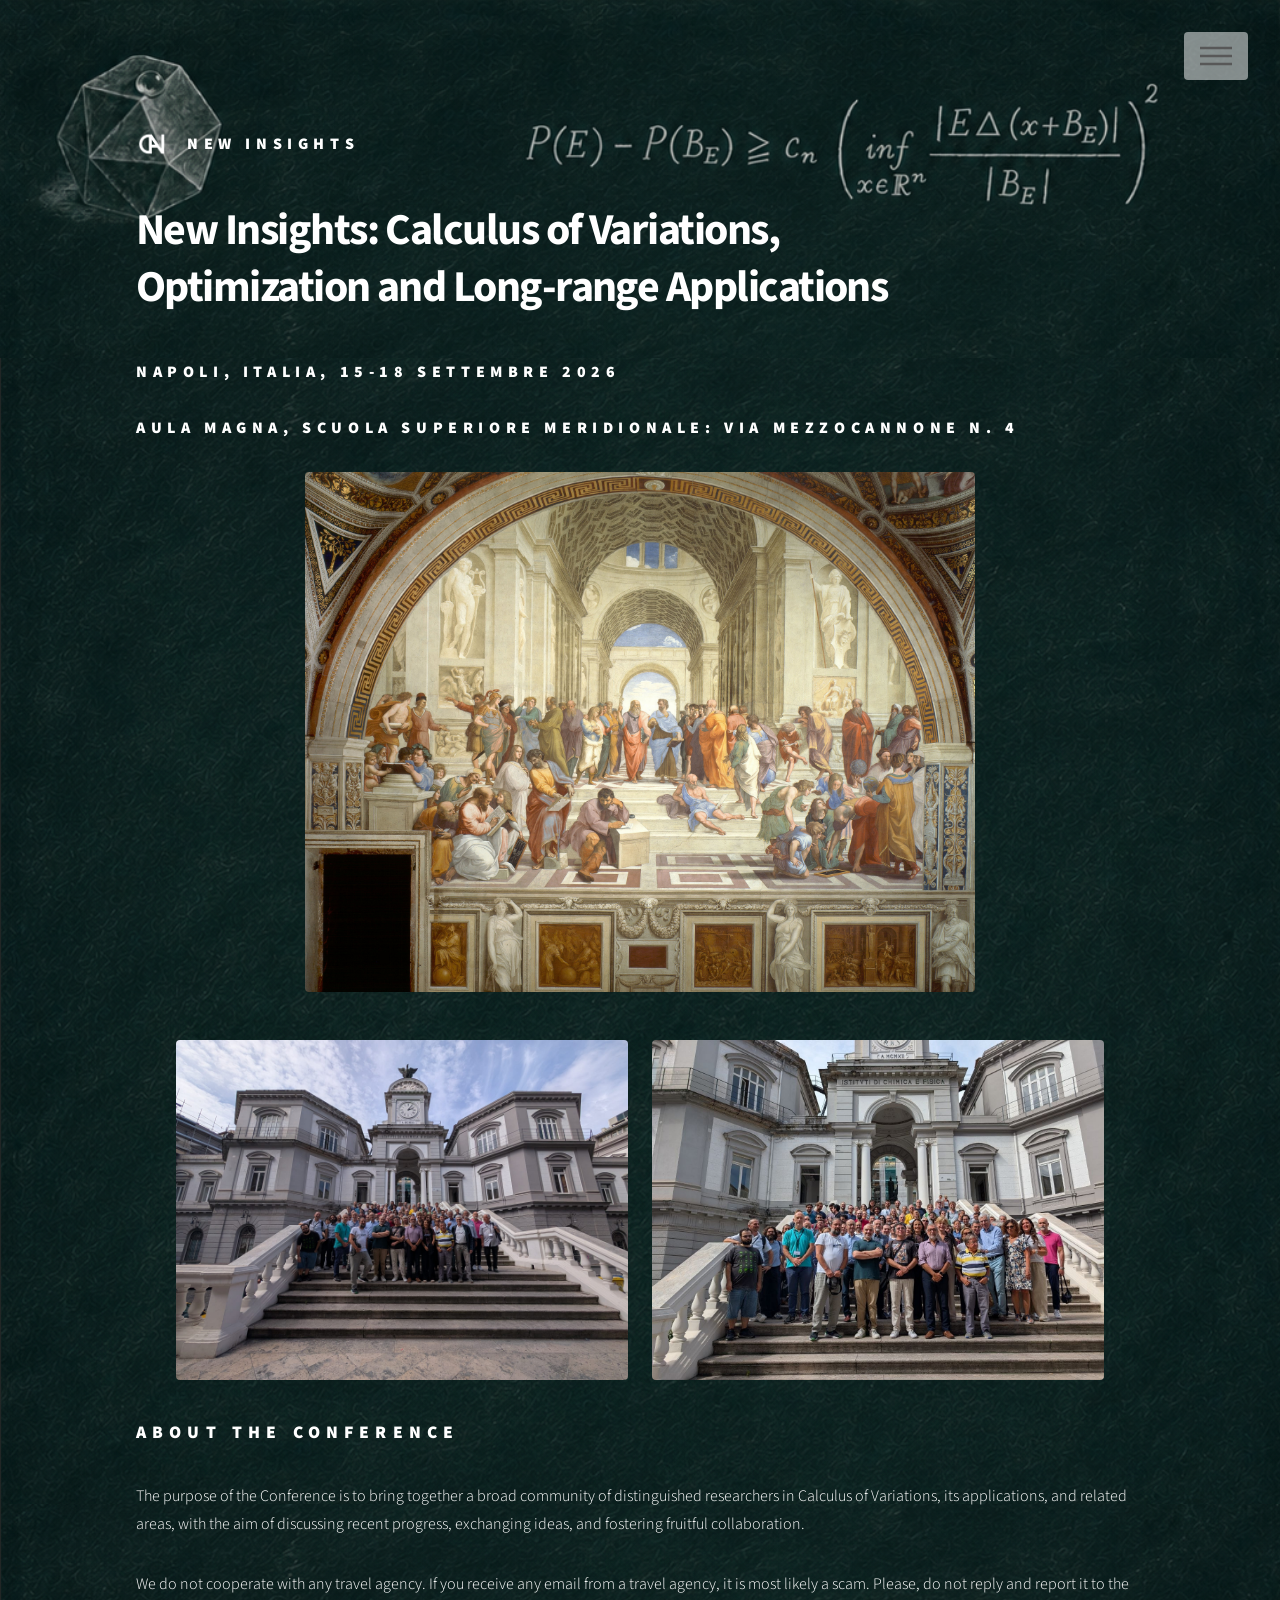
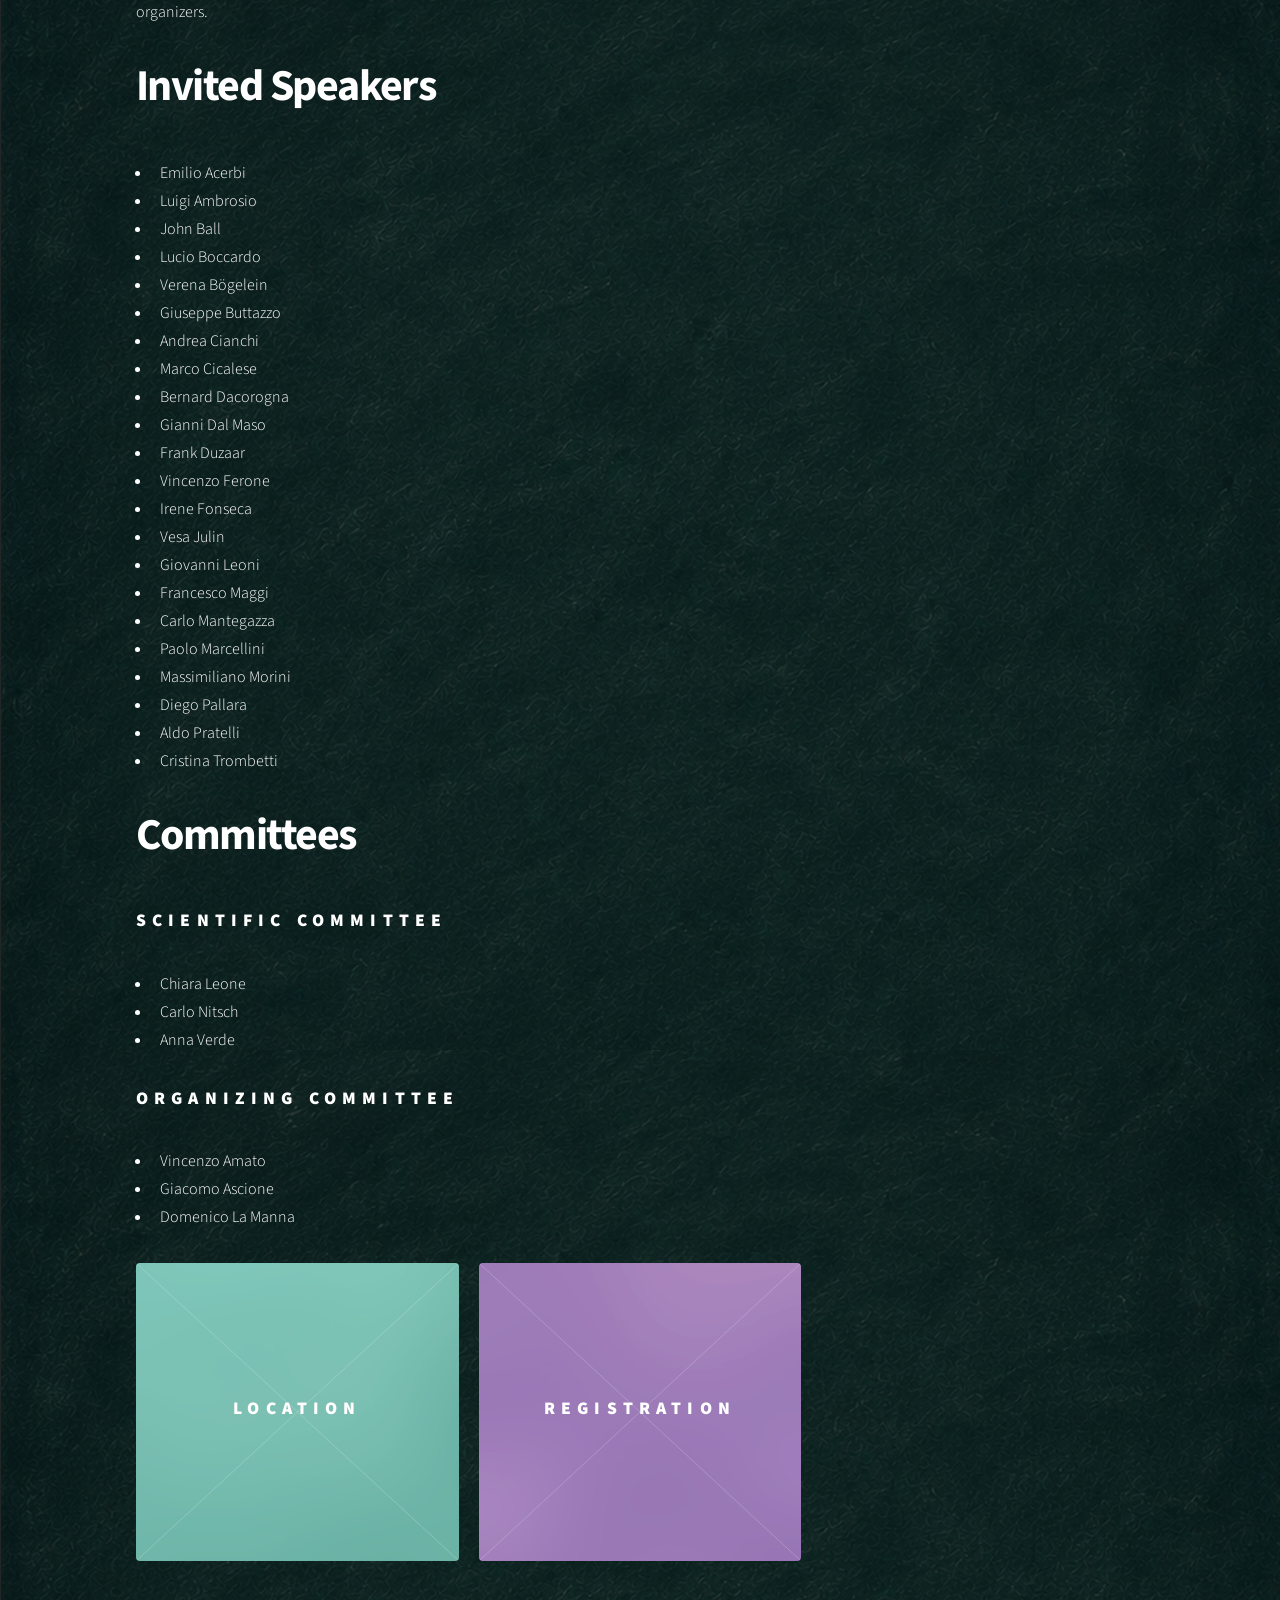
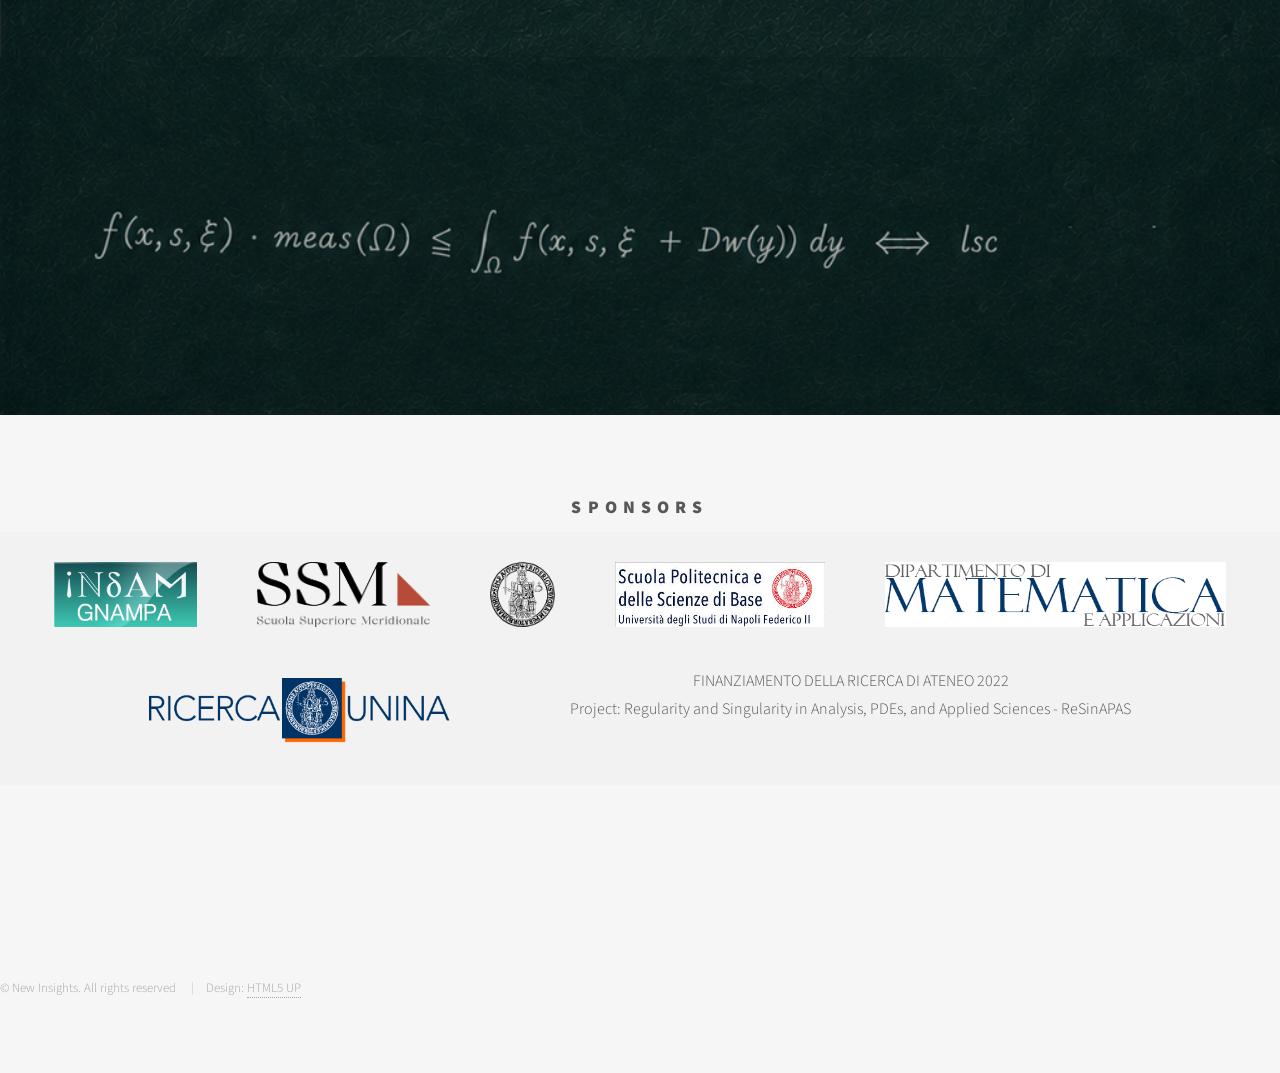
==== index.html @ 0902b450 "Update index.html" ====
<!DOCTYPE HTML>
<!--
	Phantom by HTML5 UP
	html5up.net | @ajlkn
	Free for personal and commercial use under the CCA 3.0 license (html5up.net/license)
-->
<html lang="it">
	<head>
		<link rel="icon" type="image/png" href="images/logo (1).png" />
		<title>New Insights: CvOLA</title>
		<meta charset="utf-8" />
		<meta name="viewport" content="width=device-width, initial-scale=1, user-scalable=no" />
		<link rel="stylesheet" href="assets/css/main.css" />
		<noscript><link rel="stylesheet" href="assets/css/noscript.css" /></noscript>
	</head>
	

<body class="is-preload home-background">

		<!-- Wrapper -->
		<div id="wrapper">

			<!-- Header -->
			<header id="header">
				<div class="inner">

					<!-- Logo -->
					<a href="index.html" class="logo">
						<span class="symbol">
							<img src="images/logo.png" alt="Logo New Insights" />
						</span>
						<span class="title">New Insights</span>
					</a>

					<!-- Nav -->
					<nav>
						<ul>
							<li><a href="#menu">Menu</a></li>
						</ul>
					</nav>

				</div>
			</header>

			<!-- Menu -->
			<nav id="menu">
				<h2>Menu</h2>
				<ul>
					<li><a href="index.html">Home</a></li>
					<li><a href="location.html">Location and Venue</a></li>
					<li><a href="https://docs.google.com/forms/d/e/1FAIpQLSe5fSGxKk_3XM_G7DDtaBfcVH96iI1Hy99_vSmGXKuGsXJYkw/viewform?usp=preview">Registration</a></li>
					<li><a href="program.html">Programme</a></li>
				</ul>
			</nav>

			<!-- Main -->
			<div id="main">
				<div class="inner">

					<header>
						<h1>
							New Insights: Calculus of Variations,<br />
							Optimization and Long-range Applications
						</h1>
						<h3>Napoli, Italia, 15-18 settembre 2026</h3>
						<h3>Aula Magna, Scuola Superiore Meridionale: Via Mezzocannone n. 4</h3>
					</header>

					<span class="image main home-hero-image">
						<img src="images/conference-home2.png" alt="Conference artwork" />
					</span>
					<style>
	.home-photo-gallery {
		display: flex;
		gap: 1.5rem;
		width: 92%;
		margin: 0 auto 2.5rem;
		align-items: center;
	}

	.home-photo-gallery img {
		display: block;
		width: calc(50% - 0.75rem);
		height: auto;
		max-height: 340px;
		object-fit: contain;
		border-radius: 4px;
	}

	/* Telefono */
	@media screen and (max-width: 736px) {
		.home-photo-gallery {
			flex-direction: column;
			width: 100%;
			gap: 1rem;
		}

		.home-photo-gallery img {
			width: 100%;
			max-height: none;
		}
	}
</style>
					<div class="home-photo-gallery">
						<img src="images/foto1.jpeg" alt="Photo 1">
						<img src="images/foto2.jpeg" alt="Photo 2">
					</div>


					<h2>About the Conference</h2>

					<p>
						The purpose of the Conference is to bring together a broad community of
						distinguished researchers in Calculus of Variations, its applications,
						and related areas, with the aim of discussing recent progress,
						exchanging ideas, and fostering fruitful collaboration.
					</p>


					<p>
						We do not cooperate with any travel agency. If you receive any email from a travel agency, it is most likely a scam. Please, do not reply and report it to the organizers.
					</p>
				<!-- <p>
						The meeting will also provide an opportunity to celebrate Nicola Fusco on his seventieth birthday.
					</p>
					-->	

					<h1>Invited Speakers</h1>

					<ul>
						<li>Emilio Acerbi</li>
						<li>Luigi Ambrosio</li>
						<li>John Ball</li>
						<li>Lucio Boccardo</li>
						<li>Verena Bögelein</li>
						<li>Giuseppe Buttazzo</li>
						<li>Andrea Cianchi</li>
						<li>Marco Cicalese</li>
						<li>Bernard Dacorogna</li>
						<li>Gianni Dal Maso</li>
						<li>Frank Duzaar</li>
						<li>Vincenzo Ferone</li>
						<li>Irene Fonseca</li>
						<li>Vesa Julin</li>
						<li>Giovanni Leoni</li>
						<li>Francesco Maggi</li>
						<li>Carlo Mantegazza</li>
						<li>Paolo Marcellini</li>
						<li>Massimiliano Morini</li>
						<li>Diego Pallara</li>
						<li>Aldo Pratelli</li>
						<li>Cristina Trombetti</li>
					</ul>

					<h1>Committees</h1>

					<h2>Scientific Committee</h2>

					<ul>
						<li>Chiara Leone</li>
						<li>Carlo Nitsch</li>
						<li>Anna Verde</li>
					</ul>

					<h2>Organizing Committee</h2>

					<ul>
						<li>Vincenzo Amato</li>
						<li>Giacomo Ascione</li>
						<li>Domenico La Manna</li>
					</ul>

					<section class="tiles">

						<article class="style3">
							<span class="image">
								<img src="images/pic07.jpg" alt="Location" />
							</span>
							<a href="location.html">
								<h2>Location</h2>
								<div class="content">
									<p>Detailed information on the location.</p>
								</div>
							</a>
						</article>

						<article class="style5">
							<span class="image">
								<img src="images/pic08.jpg" alt="Registration" />
							</span>
							<a href="https://docs.google.com/forms/d/e/1FAIpQLSe5fSGxKk_3XM_G7DDtaBfcVH96iI1Hy99_vSmGXKuGsXJYkw/viewform?usp=preview">
								<h2>Registration</h2>
								<div class="content">
									<p>Please fill out this form to register for the event.</p>
								</div>
							</a>
						</article>

					</section>

				</div>
			</div>

			<div class="home-bg-bottom" aria-hidden="true"></div>

			<!-- Footer -->
					
				<footer id="footer">


<section style="text-align:center;">

<h2 style="color:#585858; margin-bottom:10px;">Sponsors</h2>


<div style="
background:#f2f2f2;
padding:30px;
display:flex;
justify-content:center;
align-items:center;
flex-wrap:wrap;
gap:40px 60px;
text-align:center;
">

<img src="images/logo-gnampa.png" alt="GNAMPA Logo" style="height:65px;">
<img src="images/SSM_Logo.png" alt="SSM Logo" style="height:65px;">
<img src="images/unina.png" alt="Università degli studi di Napoli Federico II" style="height:65px;">
<img src="images/scuola-pol.jpeg" alt="Scuola politecnica degli studi di base" style="height:65px;">
<img src="images/dma-unina.png" alt="dma unina" style="height:65px;">
<img src="images/logoricerca.png" alt="progetto ricerca ateneo" style="height:65px;">


<br>

<p style="color:#585858">
	FINANZIAMENTO DELLA RICERCA DI ATENEO 2022<br>
	Project: Regularity and Singularity in Analysis, PDEs, and Applied Sciences - ReSinAPAS
</p>

</div>


</section>

</div>
	<!-- Footer -->
			<footer id="footer">
				<div class="inner">
					<ul class="copyright">
						<li>&copy; New Insights. All rights reserved</li>
						<li>Design: <a href="http://html5up.net">HTML5 UP</a></li>
					</ul>
				</div>
			</footer>

		</div>


		<!-- Scripts -->
			<script src="assets/js/jquery.min.js"></script>
			<script src="assets/js/browser.min.js"></script>
			<script src="assets/js/breakpoints.min.js"></script>
			<script src="assets/js/util.js"></script>
			<script src="assets/js/main.js"></script>

	</body>
</html>
---- assets/css/main.css ----
@import url(fontawesome-all.min.css);
@import url("https://fonts.googleapis.com/css?family=Source+Sans+Pro:300,700,900");

/*
	Phantom by HTML5 UP
	html5up.net | @ajlkn
	Free for personal and commercial use under the CCA 3.0 license (html5up.net/license)
*/

html, body, div, span, applet, object,
iframe, h1, h2, h3, h4, h5, h6, p, blockquote,
pre, a, abbr, acronym, address, big, cite,
code, del, dfn, em, img, ins, kbd, q, s, samp,
small, strike, strong, sub, sup, tt, var, b,
u, i, center, dl, dt, dd, ol, ul, li, fieldset,
form, label, legend, table, caption, tbody,
tfoot, thead, tr, th, td, article, aside,
canvas, details, embed, figure, figcaption,
footer, header, hgroup, menu, nav, output, ruby,
section, summary, time, mark, audio, video {
	margin: 0;
	padding: 0;
	border: 0;
	font-size: 100%;
	font: inherit;
	vertical-align: baseline;}

article, aside, details, figcaption, figure,
footer, header, hgroup, menu, nav, section {
	display: block;}

body {
	line-height: 1;
}

ol, ul {
	list-style: none;
}

blockquote, q {
	quotes: none;
}

	blockquote:before, blockquote:after, q:before, q:after {
		content: '';
		content: none;
	}

table {
	border-collapse: collapse;
	border-spacing: 0;
}

body {
	-webkit-text-size-adjust: none;
}

mark {
	background-color: transparent;
	color: inherit;
}

input::-moz-focus-inner {
	border: 0;
	padding: 0;
}

input, select, textarea {
	-moz-appearance: none;
	-webkit-appearance: none;
	-ms-appearance: none;
	appearance: none;
}

/* Basic */

	@-ms-viewport {
		width: device-width;
	}

	body {
		-ms-overflow-style: scrollbar;
	}

	@media screen and (max-width: 480px) {

		html, body {
			min-width: 320px;
		}

	}

	html {
		box-sizing: border-box;
	}

	*, *:before, *:after {
		box-sizing: inherit;
	}

	body {
		background: #ffffff;
	}

	body.home-background {
	background: #06231f;
}

/*
	Home background, without 9-slice/border-image.
	Top, middle and bottom are separated so the central texture starts only after
	the top decoration instead of overlapping/cutting it.
*/
body.home-background #wrapper {
	--home-bg-edge-height: clamp(220px, 28vw, 360px);

	position: relative;
	z-index: 0;
	min-height: 100vh;
	overflow: hidden;
	background: #06231f;
}

body.home-background #wrapper > * {
	position: relative;
	z-index: 1;
}

/* Top: visible from the very beginning of the page. */
body.home-background #wrapper::before {
	content: "";
	position: absolute;
	top: 0;
	left: 0;
	width: 100%;
	height: var(--home-bg-edge-height);
	z-index: 0;
	pointer-events: none;

	background-image:
		linear-gradient(rgba(0, 31, 28, 0.12), rgba(0, 31, 28, 0.12)),
		url("/../../images/math-background.png");
	background-repeat: no-repeat;
	background-size: 100% 100%, cover;
	background-position: center center, center top;
}

/* Middle: starts exactly after the top decoration, so it no longer cuts it. */
body.home-background #wrapper::after {
	content: "";
	position: absolute;
	top: var(--home-bg-edge-height);
	left: 0;
	right: 0;
	bottom: 0;
	z-index: 0;
	pointer-events: none;

	background-image:
		linear-gradient(rgba(0, 31, 28, 0.12), rgba(0, 31, 28, 0.12)),
		url("/../../images/math-background-middle.png");
	background-repeat: no-repeat, repeat-y;
	background-size: 100% 100%, 100% auto;
	background-position: center center, center top;
}

body.home-background #main {
	position: relative;
	overflow: visible;
	background-color: transparent;
	padding-bottom: 6em;
}

body.home-background #main > .inner {
	position: relative;
	z-index: 2;
}

/* Bottom: real separator between main and footer.
   It is its own layer, so the middle texture ends before it visually. */
body.home-background .home-bg-bottom {
	position: relative;
	z-index: 2;
	height: var(--home-bg-edge-height);
	pointer-events: none;
	background-color: #06231f;

	background-image:
		linear-gradient(rgba(0, 31, 28, 0.12), rgba(0, 31, 28, 0.12)),
		url("/../../images/math-background.png");
	background-repeat: no-repeat;
	background-size: 100% 100%, cover;
	background-position: center center, center bottom;
}

body.home-background #footer {
	position: relative;
	z-index: 3;
	background-color: #f6f6f6;
}

body.home-background #footer > .inner {
	position: relative;
	z-index: 1;
}

	@media screen and (max-width: 736px) {

		body.home-background #wrapper {
			--home-bg-edge-height: clamp(150px, 46vw, 260px);
		}

		body.home-background #main {
			padding-bottom: 4em;
		}

	}

		body.is-preload *, body.is-preload *:before, body.is-preload *:after {
			-moz-animation: none !important;
			-webkit-animation: none !important;
			-ms-animation: none !important;
			animation: none !important;
			-moz-transition: none !important;
			-webkit-transition: none !important;
			-ms-transition: none !important;
			transition: none !important;
		}

/* Type */

	body, input, select, textarea {
		color: #ffffff;
		font-family: "Source Sans Pro", Helvetica, sans-serif;
		font-size: 16pt;
		font-weight: 300;
		line-height: 1.75;
	}

		@media screen and (max-width: 1680px) {

			body, input, select, textarea {
				font-size: 14pt;
			}

		}

		@media screen and (max-width: 1280px) {

			body, input, select, textarea {
				font-size: 12pt;
			}

		}

	a {
		-moz-transition: border-bottom-color 0.2s ease, color 0.2s ease;
		-webkit-transition: border-bottom-color 0.2s ease, color 0.2s ease;
		-ms-transition: border-bottom-color 0.2s ease, color 0.2s ease;
		transition: border-bottom-color 0.2s ease, color 0.2s ease;
		text-decoration: none;
		color: #ffffff;
		border-bottom: dotted 1px rgba(88, 88, 88, 0.5);
	}

		a:hover {
			border-bottom-color: transparent;
			color: #f2849e !important;
		}

	strong, b {
		font-weight: 900;
	}

	em, i {
		font-style: italic;
	}

	p {
		margin: 0 0 2em 0;
	}

	h1 {
		font-size: 2.75em;
		font-weight: 700;
		line-height: 1.3;
		margin: 0 0 1em 0;
		letter-spacing: -0.035em;
	}

		h1 a {
			color: inherit;
		}

		@media screen and (max-width: 736px) {

			h1 {
				font-size: 2em;
				margin: 0 0 1em 0;
			}

		}

		@media screen and (max-width: 360px) {

			h1 {
				font-size: 1.75em;
			}

		}

	h2, h3, h4, h5, h6 {
		font-weight: 900;
		line-height: 1.5;
		margin: 0 0 2em 0;
		text-transform: uppercase;
		letter-spacing: 0.35em;
	}

		h2 a, h3 a, h4 a, h5 a, h6 a {
			color: inherit;
		}

	h2 {
		font-size: 1.1em;
	}

	h3 {
		font-size: 1em;
	}

	h4 {
		font-size: 0.8em;
	}

	h5 {
		font-size: 0.8em;
	}

	h6 {
		font-size: 0.8em;
	}

	@media screen and (max-width: 980px) {

		h1 br, h2 br, h3 br, h4 br, h5 br, h6 br {
			display: none;
		}

	}

	@media screen and (max-width: 736px) {

		h2 {
			font-size: 1em;
		}

		h3 {
			font-size: 0.8em;
		}

	}

	sub {
		font-size: 0.8em;
		position: relative;
		top: 0.5em;
	}

	sup {
		font-size: 0.8em;
		position: relative;
		top: -0.5em;
	}

	blockquote {
		border-left: solid 4px #c9c9c9;
		font-style: italic;
		margin: 0 0 2em 0;
		padding: 0.5em 0 0.5em 2em;
	}

	code {
		background: rgba(144, 144, 144, 0.075);
		border-radius: 4px;
		border: solid 1px #c9c9c9;
		font-family: "Courier New", monospace;
		font-size: 0.9em;
		margin: 0 0.25em;
		padding: 0.25em 0.65em;
	}

	pre {
		-webkit-overflow-scrolling: touch;
		font-family: "Courier New", monospace;
		font-size: 0.9em;
		margin: 0 0 2em 0;
	}

		pre code {
			display: block;
			line-height: 1.75;
			padding: 1em 1.5em;
			overflow-x: auto;
		}

	hr {
		border: 0;
		border-bottom: solid 1px #c9c9c9;
		margin: 2em 0;
	}

		hr.major {
			margin: 3em 0;
		}

	.align-left {
		text-align: left;
	}

	.align-center {
		text-align: center;
	}

	.align-right {
		text-align: right;
	}

/* Row */

	.row {
		display: flex;
		flex-wrap: wrap;
		box-sizing: border-box;
		align-items: stretch;
	}

		.row > * {
			box-sizing: border-box;
		}

		.row.gtr-uniform > * > :last-child {
			margin-bottom: 0;
		}

		.row.aln-left {
			justify-content: flex-start;
		}

		.row.aln-center {
			justify-content: center;
		}

		.row.aln-right {
			justify-content: flex-end;
		}

		.row.aln-top {
			align-items: flex-start;
		}

		.row.aln-middle {
			align-items: center;
		}

		.row.aln-bottom {
			align-items: flex-end;
		}

		.row > .imp {
			order: -1;
		}

		.row > .col-1 {
			width: 8.33333%;
		}

		.row > .off-1 {
			margin-left: 8.33333%;
		}

		.row > .col-2 {
			width: 16.66667%;
		}

		.row > .off-2 {
			margin-left: 16.66667%;
		}

		.row > .col-3 {
			width: 25%;
		}

		.row > .off-3 {
			margin-left: 25%;
		}

		.row > .col-4 {
			width: 33.33333%;
		}

		.row > .off-4 {
			margin-left: 33.33333%;
		}

		.row > .col-5 {
			width: 41.66667%;
		}

		.row > .off-5 {
			margin-left: 41.66667%;
		}

		.row > .col-6 {
			width: 50%;
		}

		.row > .off-6 {
			margin-left: 50%;
		}

		.row > .col-7 {
			width: 58.33333%;
		}

		.row > .off-7 {
			margin-left: 58.33333%;
		}

		.row > .col-8 {
			width: 66.66667%;
		}

		.row > .off-8 {
			margin-left: 66.66667%;
		}

		.row > .col-9 {
			width: 75%;
		}

		.row > .off-9 {
			margin-left: 75%;
		}

		.row > .col-10 {
			width: 83.33333%;
		}

		.row > .off-10 {
			margin-left: 83.33333%;
		}

		.row > .col-11 {
			width: 91.66667%;
		}

		.row > .off-11 {
			margin-left: 91.66667%;
		}

		.row > .col-12 {
			width: 100%;
		}

		.row > .off-12 {
			margin-left: 100%;
		}

		.row.gtr-0 {
			margin-top: 0;
			margin-left: 0em;
		}

			.row.gtr-0 > * {
				padding: 0 0 0 0em;
			}

			.row.gtr-0.gtr-uniform {
				margin-top: 0em;
			}

				.row.gtr-0.gtr-uniform > * {
					padding-top: 0em;
				}

		.row.gtr-25 {
			margin-top: 0;
			margin-left: -0.5em;
		}

			.row.gtr-25 > * {
				padding: 0 0 0 0.5em;
			}

			.row.gtr-25.gtr-uniform {
				margin-top: -0.5em;
			}

				.row.gtr-25.gtr-uniform > * {
					padding-top: 0.5em;
				}

		.row.gtr-50 {
			margin-top: 0;
			margin-left: -1em;
		}

			.row.gtr-50 > * {
				padding: 0 0 0 1em;
			}

			.row.gtr-50.gtr-uniform {
				margin-top: -1em;
			}

				.row.gtr-50.gtr-uniform > * {
					padding-top: 1em;
				}

		.row {
			margin-top: 0;
			margin-left: -2em;
		}

			.row > * {
				padding: 0 0 0 2em;
			}

			.row.gtr-uniform {
				margin-top: -2em;
			}

				.row.gtr-uniform > * {
					padding-top: 2em;
				}

		.row.gtr-150 {
			margin-top: 0;
			margin-left: -3em;
		}

			.row.gtr-150 > * {
				padding: 0 0 0 3em;
			}

			.row.gtr-150.gtr-uniform {
				margin-top: -3em;
			}

				.row.gtr-150.gtr-uniform > * {
					padding-top: 3em;
				}

		.row.gtr-200 {
			margin-top: 0;
			margin-left: -4em;
		}

			.row.gtr-200 > * {
				padding: 0 0 0 4em;
			}

			.row.gtr-200.gtr-uniform {
				margin-top: -4em;
			}

				.row.gtr-200.gtr-uniform > * {
					padding-top: 4em;
				}

		@media screen and (max-width: 1680px) {

			.row {
				display: flex;
				flex-wrap: wrap;
				box-sizing: border-box;
				align-items: stretch;
			}

				.row > * {
					box-sizing: border-box;
				}

				.row.gtr-uniform > * > :last-child {
					margin-bottom: 0;
				}

				.row.aln-left {
					justify-content: flex-start;
				}

				.row.aln-center {
					justify-content: center;
				}

				.row.aln-right {
					justify-content: flex-end;
				}

				.row.aln-top {
					align-items: flex-start;
				}

				.row.aln-middle {
					align-items: center;
				}

				.row.aln-bottom {
					align-items: flex-end;
				}

				.row > .imp-xlarge {
					order: -1;
				}

				.row > .col-1-xlarge {
					width: 8.33333%;
				}

				.row > .off-1-xlarge {
					margin-left: 8.33333%;
				}

				.row > .col-2-xlarge {
					width: 16.66667%;
				}

				.row > .off-2-xlarge {
					margin-left: 16.66667%;
				}

				.row > .col-3-xlarge {
					width: 25%;
				}

				.row > .off-3-xlarge {
					margin-left: 25%;
				}

				.row > .col-4-xlarge {
					width: 33.33333%;
				}

				.row > .off-4-xlarge {
					margin-left: 33.33333%;
				}

				.row > .col-5-xlarge {
					width: 41.66667%;
				}

				.row > .off-5-xlarge {
					margin-left: 41.66667%;
				}

				.row > .col-6-xlarge {
					width: 50%;
				}

				.row > .off-6-xlarge {
					margin-left: 50%;
				}

				.row > .col-7-xlarge {
					width: 58.33333%;
				}

				.row > .off-7-xlarge {
					margin-left: 58.33333%;
				}

				.row > .col-8-xlarge {
					width: 66.66667%;
				}

				.row > .off-8-xlarge {
					margin-left: 66.66667%;
				}

				.row > .col-9-xlarge {
					width: 75%;
				}

				.row > .off-9-xlarge {
					margin-left: 75%;
				}

				.row > .col-10-xlarge {
					width: 83.33333%;
				}

				.row > .off-10-xlarge {
					margin-left: 83.33333%;
				}

				.row > .col-11-xlarge {
					width: 91.66667%;
				}

				.row > .off-11-xlarge {
					margin-left: 91.66667%;
				}

				.row > .col-12-xlarge {
					width: 100%;
				}

				.row > .off-12-xlarge {
					margin-left: 100%;
				}

				.row.gtr-0 {
					margin-top: 0;
					margin-left: 0em;
				}

					.row.gtr-0 > * {
						padding: 0 0 0 0em;
					}

					.row.gtr-0.gtr-uniform {
						margin-top: 0em;
					}

						.row.gtr-0.gtr-uniform > * {
							padding-top: 0em;
						}

				.row.gtr-25 {
					margin-top: 0;
					margin-left: -0.5em;
				}

					.row.gtr-25 > * {
						padding: 0 0 0 0.5em;
					}

					.row.gtr-25.gtr-uniform {
						margin-top: -0.5em;
					}

						.row.gtr-25.gtr-uniform > * {
							padding-top: 0.5em;
						}

				.row.gtr-50 {
					margin-top: 0;
					margin-left: -1em;
				}

					.row.gtr-50 > * {
						padding: 0 0 0 1em;
					}

					.row.gtr-50.gtr-uniform {
						margin-top: -1em;
					}

						.row.gtr-50.gtr-uniform > * {
							padding-top: 1em;
						}

				.row {
					margin-top: 0;
					margin-left: -2em;
				}

					.row > * {
						padding: 0 0 0 2em;
					}

					.row.gtr-uniform {
						margin-top: -2em;
					}

						.row.gtr-uniform > * {
							padding-top: 2em;
						}

				.row.gtr-150 {
					margin-top: 0;
					margin-left: -3em;
				}

					.row.gtr-150 > * {
						padding: 0 0 0 3em;
					}

					.row.gtr-150.gtr-uniform {
						margin-top: -3em;
					}

						.row.gtr-150.gtr-uniform > * {
							padding-top: 3em;
						}

				.row.gtr-200 {
					margin-top: 0;
					margin-left: -4em;
				}

					.row.gtr-200 > * {
						padding: 0 0 0 4em;
					}

					.row.gtr-200.gtr-uniform {
						margin-top: -4em;
					}

						.row.gtr-200.gtr-uniform > * {
							padding-top: 4em;
						}

		}

		@media screen and (max-width: 1280px) {

			.row {
				display: flex;
				flex-wrap: wrap;
				box-sizing: border-box;
				align-items: stretch;
			}

				.row > * {
					box-sizing: border-box;
				}

				.row.gtr-uniform > * > :last-child {
					margin-bottom: 0;
				}

				.row.aln-left {
					justify-content: flex-start;
				}

				.row.aln-center {
					justify-content: center;
				}

				.row.aln-right {
					justify-content: flex-end;
				}

				.row.aln-top {
					align-items: flex-start;
				}

				.row.aln-middle {
					align-items: center;
				}

				.row.aln-bottom {
					align-items: flex-end;
				}

				.row > .imp-large {
					order: -1;
				}

				.row > .col-1-large {
					width: 8.33333%;
				}

				.row > .off-1-large {
					margin-left: 8.33333%;
				}

				.row > .col-2-large {
					width: 16.66667%;
				}

				.row > .off-2-large {
					margin-left: 16.66667%;
				}

				.row > .col-3-large {
					width: 25%;
				}

				.row > .off-3-large {
					margin-left: 25%;
				}

				.row > .col-4-large {
					width: 33.33333%;
				}

				.row > .off-4-large {
					margin-left: 33.33333%;
				}

				.row > .col-5-large {
					width: 41.66667%;
				}

				.row > .off-5-large {
					margin-left: 41.66667%;
				}

				.row > .col-6-large {
					width: 50%;
				}

				.row > .off-6-large {
					margin-left: 50%;
				}

				.row > .col-7-large {
					width: 58.33333%;
				}

				.row > .off-7-large {
					margin-left: 58.33333%;
				}

				.row > .col-8-large {
					width: 66.66667%;
				}

				.row > .off-8-large {
					margin-left: 66.66667%;
				}

				.row > .col-9-large {
					width: 75%;
				}

				.row > .off-9-large {
					margin-left: 75%;
				}

				.row > .col-10-large {
					width: 83.33333%;
				}

				.row > .off-10-large {
					margin-left: 83.33333%;
				}

				.row > .col-11-large {
					width: 91.66667%;
				}

				.row > .off-11-large {
					margin-left: 91.66667%;
				}

				.row > .col-12-large {
					width: 100%;
				}

				.row > .off-12-large {
					margin-left: 100%;
				}

				.row.gtr-0 {
					margin-top: 0;
					margin-left: 0em;
				}

					.row.gtr-0 > * {
						padding: 0 0 0 0em;
					}

					.row.gtr-0.gtr-uniform {
						margin-top: 0em;
					}

						.row.gtr-0.gtr-uniform > * {
							padding-top: 0em;
						}

				.row.gtr-25 {
					margin-top: 0;
					margin-left: -0.5em;
				}

					.row.gtr-25 > * {
						padding: 0 0 0 0.5em;
					}

					.row.gtr-25.gtr-uniform {
						margin-top: -0.5em;
					}

						.row.gtr-25.gtr-uniform > * {
							padding-top: 0.5em;
						}

				.row.gtr-50 {
					margin-top: 0;
					margin-left: -1em;
				}

					.row.gtr-50 > * {
						padding: 0 0 0 1em;
					}

					.row.gtr-50.gtr-uniform {
						margin-top: -1em;
					}

						.row.gtr-50.gtr-uniform > * {
							padding-top: 1em;
						}

				.row {
					margin-top: 0;
					margin-left: -2em;
				}

					.row > * {
						padding: 0 0 0 2em;
					}

					.row.gtr-uniform {
						margin-top: -2em;
					}

						.row.gtr-uniform > * {
							padding-top: 2em;
						}

				.row.gtr-150 {
					margin-top: 0;
					margin-left: -3em;
				}

					.row.gtr-150 > * {
						padding: 0 0 0 3em;
					}

					.row.gtr-150.gtr-uniform {
						margin-top: -3em;
					}

						.row.gtr-150.gtr-uniform > * {
							padding-top: 3em;
						}

				.row.gtr-200 {
					margin-top: 0;
					margin-left: -4em;
				}

					.row.gtr-200 > * {
						padding: 0 0 0 4em;
					}

					.row.gtr-200.gtr-uniform {
						margin-top: -4em;
					}

						.row.gtr-200.gtr-uniform > * {
							padding-top: 4em;
						}

		}

		@media screen and (max-width: 980px) {

			.row {
				display: flex;
				flex-wrap: wrap;
				box-sizing: border-box;
				align-items: stretch;
			}

				.row > * {
					box-sizing: border-box;
				}

				.row.gtr-uniform > * > :last-child {
					margin-bottom: 0;
				}

				.row.aln-left {
					justify-content: flex-start;
				}

				.row.aln-center {
					justify-content: center;
				}

				.row.aln-right {
					justify-content: flex-end;
				}

				.row.aln-top {
					align-items: flex-start;
				}

				.row.aln-middle {
					align-items: center;
				}

				.row.aln-bottom {
					align-items: flex-end;
				}

				.row > .imp-medium {
					order: -1;
				}

				.row > .col-1-medium {
					width: 8.33333%;
				}

				.row > .off-1-medium {
					margin-left: 8.33333%;
				}

				.row > .col-2-medium {
					width: 16.66667%;
				}

				.row > .off-2-medium {
					margin-left: 16.66667%;
				}

				.row > .col-3-medium {
					width: 25%;
				}

				.row > .off-3-medium {
					margin-left: 25%;
				}

				.row > .col-4-medium {
					width: 33.33333%;
				}

				.row > .off-4-medium {
					margin-left: 33.33333%;
				}

				.row > .col-5-medium {
					width: 41.66667%;
				}

				.row > .off-5-medium {
					margin-left: 41.66667%;
				}

				.row > .col-6-medium {
					width: 50%;
				}

				.row > .off-6-medium {
					margin-left: 50%;
				}

				.row > .col-7-medium {
					width: 58.33333%;
				}

				.row > .off-7-medium {
					margin-left: 58.33333%;
				}

				.row > .col-8-medium {
					width: 66.66667%;
				}

				.row > .off-8-medium {
					margin-left: 66.66667%;
				}

				.row > .col-9-medium {
					width: 75%;
				}

				.row > .off-9-medium {
					margin-left: 75%;
				}

				.row > .col-10-medium {
					width: 83.33333%;
				}

				.row > .off-10-medium {
					margin-left: 83.33333%;
				}

				.row > .col-11-medium {
					width: 91.66667%;
				}

				.row > .off-11-medium {
					margin-left: 91.66667%;
				}

				.row > .col-12-medium {
					width: 100%;
				}

				.row > .off-12-medium {
					margin-left: 100%;
				}

				.row.gtr-0 {
					margin-top: 0;
					margin-left: 0em;
				}

					.row.gtr-0 > * {
						padding: 0 0 0 0em;
					}

					.row.gtr-0.gtr-uniform {
						margin-top: 0em;
					}

						.row.gtr-0.gtr-uniform > * {
							padding-top: 0em;
						}

				.row.gtr-25 {
					margin-top: 0;
					margin-left: -0.375em;
				}

					.row.gtr-25 > * {
						padding: 0 0 0 0.375em;
					}

					.row.gtr-25.gtr-uniform {
						margin-top: -0.375em;
					}

						.row.gtr-25.gtr-uniform > * {
							padding-top: 0.375em;
						}

				.row.gtr-50 {
					margin-top: 0;
					margin-left: -0.75em;
				}

					.row.gtr-50 > * {
						padding: 0 0 0 0.75em;
					}

					.row.gtr-50.gtr-uniform {
						margin-top: -0.75em;
					}

						.row.gtr-50.gtr-uniform > * {
							padding-top: 0.75em;
						}

				.row {
					margin-top: 0;
					margin-left: -1.5em;
				}

					.row > * {
						padding: 0 0 0 1.5em;
					}

					.row.gtr-uniform {
						margin-top: -1.5em;
					}

						.row.gtr-uniform > * {
							padding-top: 1.5em;
						}

				.row.gtr-150 {
					margin-top: 0;
					margin-left: -2.25em;
				}

					.row.gtr-150 > * {
						padding: 0 0 0 2.25em;
					}

					.row.gtr-150.gtr-uniform {
						margin-top: -2.25em;
					}

						.row.gtr-150.gtr-uniform > * {
							padding-top: 2.25em;
						}

				.row.gtr-200 {
					margin-top: 0;
					margin-left: -3em;
				}

					.row.gtr-200 > * {
						padding: 0 0 0 3em;
					}

					.row.gtr-200.gtr-uniform {
						margin-top: -3em;
					}

						.row.gtr-200.gtr-uniform > * {
							padding-top: 3em;
						}

		}

		@media screen and (max-width: 736px) {

			.row {
				display: flex;
				flex-wrap: wrap;
				box-sizing: border-box;
				align-items: stretch;
			}

				.row > * {
					box-sizing: border-box;
				}

				.row.gtr-uniform > * > :last-child {
					margin-bottom: 0;
				}

				.row.aln-left {
					justify-content: flex-start;
				}

				.row.aln-center {
					justify-content: center;
				}

				.row.aln-right {
					justify-content: flex-end;
				}

				.row.aln-top {
					align-items: flex-start;
				}

				.row.aln-middle {
					align-items: center;
				}

				.row.aln-bottom {
					align-items: flex-end;
				}

				.row > .imp-small {
					order: -1;
				}

				.row > .col-1-small {
					width: 8.33333%;
				}

				.row > .off-1-small {
					margin-left: 8.33333%;
				}

				.row > .col-2-small {
					width: 16.66667%;
				}

				.row > .off-2-small {
					margin-left: 16.66667%;
				}

				.row > .col-3-small {
					width: 25%;
				}

				.row > .off-3-small {
					margin-left: 25%;
				}

				.row > .col-4-small {
					width: 33.33333%;
				}

				.row > .off-4-small {
					margin-left: 33.33333%;
				}

				.row > .col-5-small {
					width: 41.66667%;
				}

				.row > .off-5-small {
					margin-left: 41.66667%;
				}

				.row > .col-6-small {
					width: 50%;
				}

				.row > .off-6-small {
					margin-left: 50%;
				}

				.row > .col-7-small {
					width: 58.33333%;
				}

				.row > .off-7-small {
					margin-left: 58.33333%;
				}

				.row > .col-8-small {
					width: 66.66667%;
				}

				.row > .off-8-small {
					margin-left: 66.66667%;
				}

				.row > .col-9-small {
					width: 75%;
				}

				.row > .off-9-small {
					margin-left: 75%;
				}

				.row > .col-10-small {
					width: 83.33333%;
				}

				.row > .off-10-small {
					margin-left: 83.33333%;
				}

				.row > .col-11-small {
					width: 91.66667%;
				}

				.row > .off-11-small {
					margin-left: 91.66667%;
				}

				.row > .col-12-small {
					width: 100%;
				}

				.row > .off-12-small {
					margin-left: 100%;
				}

				.row.gtr-0 {
					margin-top: 0;
					margin-left: 0em;
				}

					.row.gtr-0 > * {
						padding: 0 0 0 0em;
					}

					.row.gtr-0.gtr-uniform {
						margin-top: 0em;
					}

						.row.gtr-0.gtr-uniform > * {
							padding-top: 0em;
						}

				.row.gtr-25 {
					margin-top: 0;
					margin-left: -0.25em;
				}

					.row.gtr-25 > * {
						padding: 0 0 0 0.25em;
					}

					.row.gtr-25.gtr-uniform {
						margin-top: -0.25em;
					}

						.row.gtr-25.gtr-uniform > * {
							padding-top: 0.25em;
						}

				.row.gtr-50 {
					margin-top: 0;
					margin-left: -0.5em;
				}

					.row.gtr-50 > * {
						padding: 0 0 0 0.5em;
					}

					.row.gtr-50.gtr-uniform {
						margin-top: -0.5em;
					}

						.row.gtr-50.gtr-uniform > * {
							padding-top: 0.5em;
						}

				.row {
					margin-top: 0;
					margin-left: -1em;
				}

					.row > * {
						padding: 0 0 0 1em;
					}

					.row.gtr-uniform {
						margin-top: -1em;
					}

						.row.gtr-uniform > * {
							padding-top: 1em;
						}

				.row.gtr-150 {
					margin-top: 0;
					margin-left: -1.5em;
				}

					.row.gtr-150 > * {
						padding: 0 0 0 1.5em;
					}

					.row.gtr-150.gtr-uniform {
						margin-top: -1.5em;
					}

						.row.gtr-150.gtr-uniform > * {
							padding-top: 1.5em;
						}

				.row.gtr-200 {
					margin-top: 0;
					margin-left: -2em;
				}

					.row.gtr-200 > * {
						padding: 0 0 0 2em;
					}

					.row.gtr-200.gtr-uniform {
						margin-top: -2em;
					}

						.row.gtr-200.gtr-uniform > * {
							padding-top: 2em;
						}

		}

		@media screen and (max-width: 480px) {

			.row {
				display: flex;
				flex-wrap: wrap;
				box-sizing: border-box;
				align-items: stretch;
			}

				.row > * {
					box-sizing: border-box;
				}

				.row.gtr-uniform > * > :last-child {
					margin-bottom: 0;
				}

				.row.aln-left {
					justify-content: flex-start;
				}

				.row.aln-center {
					justify-content: center;
				}

				.row.aln-right {
					justify-content: flex-end;
				}

				.row.aln-top {
					align-items: flex-start;
				}

				.row.aln-middle {
					align-items: center;
				}

				.row.aln-bottom {
					align-items: flex-end;
				}

				.row > .imp-xsmall {
					order: -1;
				}

				.row > .col-1-xsmall {
					width: 8.33333%;
				}

				.row > .off-1-xsmall {
					margin-left: 8.33333%;
				}

				.row > .col-2-xsmall {
					width: 16.66667%;
				}

				.row > .off-2-xsmall {
					margin-left: 16.66667%;
				}

				.row > .col-3-xsmall {
					width: 25%;
				}

				.row > .off-3-xsmall {
					margin-left: 25%;
				}

				.row > .col-4-xsmall {
					width: 33.33333%;
				}

				.row > .off-4-xsmall {
					margin-left: 33.33333%;
				}

				.row > .col-5-xsmall {
					width: 41.66667%;
				}

				.row > .off-5-xsmall {
					margin-left: 41.66667%;
				}

				.row > .col-6-xsmall {
					width: 50%;
				}

				.row > .off-6-xsmall {
					margin-left: 50%;
				}

				.row > .col-7-xsmall {
					width: 58.33333%;
				}

				.row > .off-7-xsmall {
					margin-left: 58.33333%;
				}

				.row > .col-8-xsmall {
					width: 66.66667%;
				}

				.row > .off-8-xsmall {
					margin-left: 66.66667%;
				}

				.row > .col-9-xsmall {
					width: 75%;
				}

				.row > .off-9-xsmall {
					margin-left: 75%;
				}

				.row > .col-10-xsmall {
					width: 83.33333%;
				}

				.row > .off-10-xsmall {
					margin-left: 83.33333%;
				}

				.row > .col-11-xsmall {
					width: 91.66667%;
				}

				.row > .off-11-xsmall {
					margin-left: 91.66667%;
				}

				.row > .col-12-xsmall {
					width: 100%;
				}

				.row > .off-12-xsmall {
					margin-left: 100%;
				}

				.row.gtr-0 {
					margin-top: 0;
					margin-left: 0em;
				}

					.row.gtr-0 > * {
						padding: 0 0 0 0em;
					}

					.row.gtr-0.gtr-uniform {
						margin-top: 0em;
					}

						.row.gtr-0.gtr-uniform > * {
							padding-top: 0em;
						}

				.row.gtr-25 {
					margin-top: 0;
					margin-left: -0.25em;
				}

					.row.gtr-25 > * {
						padding: 0 0 0 0.25em;
					}

					.row.gtr-25.gtr-uniform {
						margin-top: -0.25em;
					}

						.row.gtr-25.gtr-uniform > * {
							padding-top: 0.25em;
						}

				.row.gtr-50 {
					margin-top: 0;
					margin-left: -0.5em;
				}

					.row.gtr-50 > * {
						padding: 0 0 0 0.5em;
					}

					.row.gtr-50.gtr-uniform {
						margin-top: -0.5em;
					}

						.row.gtr-50.gtr-uniform > * {
							padding-top: 0.5em;
						}

				.row {
					margin-top: 0;
					margin-left: -1em;
				}

					.row > * {
						padding: 0 0 0 1em;
					}

					.row.gtr-uniform {
						margin-top: -1em;
					}

						.row.gtr-uniform > * {
							padding-top: 1em;
						}

				.row.gtr-150 {
					margin-top: 0;
					margin-left: -1.5em;
				}

					.row.gtr-150 > * {
						padding: 0 0 0 1.5em;
					}

					.row.gtr-150.gtr-uniform {
						margin-top: -1.5em;
					}

						.row.gtr-150.gtr-uniform > * {
							padding-top: 1.5em;
						}

				.row.gtr-200 {
					margin-top: 0;
					margin-left: -2em;
				}

					.row.gtr-200 > * {
						padding: 0 0 0 2em;
					}

					.row.gtr-200.gtr-uniform {
						margin-top: -2em;
					}

						.row.gtr-200.gtr-uniform > * {
							padding-top: 2em;
						}

		}

/* Section/Article */

	section.special, article.special {
		text-align: center;
	}

	header p {
		margin-top: -1em;
	}

	@media screen and (max-width: 736px) {

		header p {
			margin-top: 0;
		}

	}

/* Icon */

	.icon {
		text-decoration: none;
		border-bottom: none;
		position: relative;
	}

		.icon:before {
			-moz-osx-font-smoothing: grayscale;
			-webkit-font-smoothing: antialiased;
			display: inline-block;
			font-style: normal;
			font-variant: normal;
			text-rendering: auto;
			line-height: 1;
			text-transform: none !important;
			font-family: 'Font Awesome 5 Free';
			font-weight: 400;
		}

		.icon > .label {
			display: none;
		}

		.icon:before {
			line-height: inherit;
		}

		.icon.solid:before {
			font-weight: 900;
		}

		.icon.brands:before {
			font-family: 'Font Awesome 5 Brands';
		}

		.icon.style2 {
			-moz-transition: background-color 0.2s ease-in-out, color 0.2s ease-in-out, border-color 0.2s ease-in-out;
			-webkit-transition: background-color 0.2s ease-in-out, color 0.2s ease-in-out, border-color 0.2s ease-in-out;
			-ms-transition: background-color 0.2s ease-in-out, color 0.2s ease-in-out, border-color 0.2s ease-in-out;
			transition: background-color 0.2s ease-in-out, color 0.2s ease-in-out, border-color 0.2s ease-in-out;
			background-color: transparent;
			border: solid 1px #c9c9c9;
			border-radius: 4px;
			width: 2.65em;
			height: 2.65em;
			display: inline-block;
			text-align: center;
			line-height: 2.65em;
			color: inherit;
		}

			.icon.style2:before {
				font-size: 1.1em;
			}

			.icon.style2:hover {
				color: #f2849e;
				border-color: #f2849e;
			}

			.icon.style2:active {
				background-color: rgba(242, 132, 158, 0.1);
			}

/* List */

	ol {
		list-style: decimal;
		margin: 0 0 2em 0;
		padding-left: 1.25em;
	}

		ol li {
			padding-left: 0.25em;
		}

	ul {
		list-style: disc;
		margin: 0 0 2em 0;
		padding-left: 1em;
	}

		ul li {
			padding-left: 0.5em;
		}

		ul.alt {
			list-style: none;
			padding-left: 0;
		}

			ul.alt li {
				border-top: solid 1px #c9c9c9;
				padding: 0.5em 0;
			}

				ul.alt li:first-child {
					border-top: 0;
					padding-top: 0;
				}

	dl {
		margin: 0 0 2em 0;
	}

		dl dt {
			display: block;
			font-weight: 900;
			margin: 0 0 1em 0;
		}

		dl dd {
			margin-left: 2em;
		}

/* Actions */

	ul.actions {
		display: -moz-flex;
		display: -webkit-flex;
		display: -ms-flex;
		display: flex;
		cursor: default;
		list-style: none;
		margin-left: -1em;
		padding-left: 0;
	}

		ul.actions li {
			padding: 0 0 0 1em;
			vertical-align: middle;
		}

		ul.actions.special {
			-moz-justify-content: center;
			-webkit-justify-content: center;
			-ms-justify-content: center;
			justify-content: center;
			width: 100%;
			margin-left: 0;
		}

			ul.actions.special li:first-child {
				padding-left: 0;
			}

		ul.actions.stacked {
			-moz-flex-direction: column;
			-webkit-flex-direction: column;
			-ms-flex-direction: column;
			flex-direction: column;
			margin-left: 0;
		}

			ul.actions.stacked li {
				padding: 1.3em 0 0 0;
			}

				ul.actions.stacked li:first-child {
					padding-top: 0;
				}

		ul.actions.fit {
			width: calc(100% + 1em);
		}

			ul.actions.fit li {
				-moz-flex-grow: 1;
				-webkit-flex-grow: 1;
				-ms-flex-grow: 1;
				flex-grow: 1;
				-moz-flex-shrink: 1;
				-webkit-flex-shrink: 1;
				-ms-flex-shrink: 1;
				flex-shrink: 1;
				width: 100%;
			}

				ul.actions.fit li > * {
					width: 100%;
				}

			ul.actions.fit.stacked {
				width: 100%;
			}

		@media screen and (max-width: 480px) {

			ul.actions:not(.fixed) {
				-moz-flex-direction: column;
				-webkit-flex-direction: column;
				-ms-flex-direction: column;
				flex-direction: column;
				margin-left: 0;
				width: 100% !important;
			}

				ul.actions:not(.fixed) li {
					-moz-flex-grow: 1;
					-webkit-flex-grow: 1;
					-ms-flex-grow: 1;
					flex-grow: 1;
					-moz-flex-shrink: 1;
					-webkit-flex-shrink: 1;
					-ms-flex-shrink: 1;
					flex-shrink: 1;
					padding: 1em 0 0 0;
					text-align: center;
					width: 100%;
				}

					ul.actions:not(.fixed) li > * {
						width: 100%;
					}

					ul.actions:not(.fixed) li:first-child {
						padding-top: 0;
					}

					ul.actions:not(.fixed) li input[type="submit"],
					ul.actions:not(.fixed) li input[type="reset"],
					ul.actions:not(.fixed) li input[type="button"],
					ul.actions:not(.fixed) li button,
					ul.actions:not(.fixed) li .button {
						width: 100%;
					}

						ul.actions:not(.fixed) li input[type="submit"].icon:before,
						ul.actions:not(.fixed) li input[type="reset"].icon:before,
						ul.actions:not(.fixed) li input[type="button"].icon:before,
						ul.actions:not(.fixed) li button.icon:before,
						ul.actions:not(.fixed) li .button.icon:before {
							margin-left: -0.5rem;
						}

		}

/* Icons */

	ul.icons {
		cursor: default;
		list-style: none;
		padding-left: 0;
		margin: -1em 0 2em -1em;
	}

		ul.icons li {
			display: inline-block;
			padding: 1em 0 0 1em;
		}

/* Form */

	form {
		margin: 0 0 2em 0;
		overflow-x: hidden;
	}

		form > :last-child {
			margin-bottom: 0;
		}

		form > .fields {
			display: -moz-flex;
			display: -webkit-flex;
			display: -ms-flex;
			display: flex;
			-moz-flex-wrap: wrap;
			-webkit-flex-wrap: wrap;
			-ms-flex-wrap: wrap;
			flex-wrap: wrap;
			width: calc(100% + 3em);
			margin: -1.5em 0 2em -1.5em;
		}

			form > .fields > .field {
				-moz-flex-grow: 0;
				-webkit-flex-grow: 0;
				-ms-flex-grow: 0;
				flex-grow: 0;
				-moz-flex-shrink: 0;
				-webkit-flex-shrink: 0;
				-ms-flex-shrink: 0;
				flex-shrink: 0;
				padding: 1.5em 0 0 1.5em;
				width: calc(100% - 1.5em);
			}

				form > .fields > .field.half {
					width: calc(50% - 0.75em);
				}

				form > .fields > .field.third {
					width: calc(100%/3 - 0.5em);
				}

				form > .fields > .field.quarter {
					width: calc(25% - 0.375em);
				}

		@media screen and (max-width: 480px) {

			form > .fields {
				width: calc(100% + 3em);
				margin: -1.5em 0 2em -1.5em;
			}

				form > .fields > .field {
					padding: 1.5em 0 0 1.5em;
					width: calc(100% - 1.5em);
				}

					form > .fields > .field.half {
						width: calc(100% - 1.5em);
					}

					form > .fields > .field.third {
						width: calc(100% - 1.5em);
					}

					form > .fields > .field.quarter {
						width: calc(100% - 1.5em);
					}

		}

	label {
		display: block;
		font-size: 0.9em;
		font-weight: 900;
		margin: 0 0 1em 0;
	}

	input[type="text"],
	input[type="password"],
	input[type="email"],
	input[type="tel"],
	select,
	textarea {
		-moz-appearance: none;
		-webkit-appearance: none;
		-ms-appearance: none;
		appearance: none;
		background-color: transparent;
		border: none;
		border-radius: 0;
		border-bottom: solid 1px #c9c9c9;
		color: inherit;
		display: block;
		outline: 0;
		padding: 0;
		text-decoration: none;
		width: 100%;
	}

		input[type="text"]:invalid,
		input[type="password"]:invalid,
		input[type="email"]:invalid,
		input[type="tel"]:invalid,
		select:invalid,
		textarea:invalid {
			box-shadow: none;
		}

		input[type="text"]:focus,
		input[type="password"]:focus,
		input[type="email"]:focus,
		input[type="tel"]:focus,
		select:focus,
		textarea:focus {
			border-bottom-color: #f2849e;
			box-shadow: inset 0 -1px 0 0 #f2849e;
		}

	select {
		background-image: url("data:image/svg+xml;charset=utf8,%3Csvg xmlns='http://www.w3.org/2000/svg' width='40' height='40' preserveAspectRatio='none' viewBox='0 0 40 40'%3E%3Cpath d='M9.4,12.3l10.4,10.4l10.4-10.4c0.2-0.2,0.5-0.4,0.9-0.4c0.3,0,0.6,0.1,0.9,0.4l3.3,3.3c0.2,0.2,0.4,0.5,0.4,0.9 c0,0.4-0.1,0.6-0.4,0.9L20.7,31.9c-0.2,0.2-0.5,0.4-0.9,0.4c-0.3,0-0.6-0.1-0.9-0.4L4.3,17.3c-0.2-0.2-0.4-0.5-0.4-0.9 c0-0.4,0.1-0.6,0.4-0.9l3.3-3.3c0.2-0.2,0.5-0.4,0.9-0.4S9.1,12.1,9.4,12.3z' fill='%23c9c9c9' /%3E%3C/svg%3E");
		background-size: 1.25rem;
		background-repeat: no-repeat;
		background-position: calc(100% - 1rem) center;
		height: 3em;
		padding-right: 3em;
		text-overflow: ellipsis;
	}

		select option {
			background: #ffffff;
		}

		select:focus::-ms-value {
			background-color: transparent;
		}

		select::-ms-expand {
			display: none;
		}

	input[type="text"],
	input[type="password"],
	input[type="email"],
	select {
		height: 3em;
	}

	textarea {
		padding: 0;
		min-height: 3.75em;
	}

	input[type="checkbox"],
	input[type="radio"] {
		-moz-appearance: none;
		-webkit-appearance: none;
		-ms-appearance: none;
		appearance: none;
		display: block;
		float: left;
		margin-right: -2em;
		opacity: 0;
		width: 1em;
		z-index: -1;
	}

		input[type="checkbox"] + label,
		input[type="radio"] + label {
			text-decoration: none;
			color: #ffffff;
			cursor: pointer;
			display: inline-block;
			font-size: 1em;
			font-weight: 300;
			padding-left: 2.55em;
			padding-right: 0.75em;
			position: relative;
		}

			input[type="checkbox"] + label:before,
			input[type="radio"] + label:before {
				-moz-osx-font-smoothing: grayscale;
				-webkit-font-smoothing: antialiased;
				display: inline-block;
				font-style: normal;
				font-variant: normal;
				text-rendering: auto;
				line-height: 1;
				text-transform: none !important;
				font-family: 'Font Awesome 5 Free';
				font-weight: 900;
			}

			input[type="checkbox"] + label:before,
			input[type="radio"] + label:before {
				border-radius: 4px;
				border: solid 1px #c9c9c9;
				content: '';
				display: inline-block;
				font-size: 0.8em;
				height: 2.25em;
				left: 0;
				line-height: 2.25em;
				position: absolute;
				text-align: center;
				top: 0;
				width: 2.25em;
			}

		input[type="checkbox"]:checked + label:before,
		input[type="radio"]:checked + label:before {
			background: #ffffff;
			border-color: #ffffff;
			color: #ffffff;
			content: '\f00c';
		}

		input[type="checkbox"]:focus + label:before,
		input[type="radio"]:focus + label:before {
			border-color: #f2849e;
			box-shadow: 0 0 0 1px #f2849e;
		}

	input[type="checkbox"] + label:before {
		border-radius: 4px;
	}

	input[type="radio"] + label:before {
		border-radius: 100%;
	}

/* Box */

	.box {
		border-radius: 4px;
		border: solid 1px #c9c9c9;
		margin-bottom: 2em;
		padding: 1.5em;
	}

		.box > :last-child,
		.box > :last-child > :last-child,
		.box > :last-child > :last-child > :last-child {
			margin-bottom: 0;
		}

		.box.alt {
			border: 0;
			border-radius: 0;
			padding: 0;
		}

/* Image */

	.image {
		border-radius: 4px;
		border: 0;
		display: inline-block;
		position: relative;
	}

		.image img {
			border-radius: 4px;
			display: block;
		}

		.image.left, .image.right {
			max-width: 40%;
		}

			.image.left img, .image.right img {
				width: 100%;
			}

		.image.left {
			float: left;
			padding: 0 1.5em 1em 0;
			top: 0.25em;
		}

		.image.right {
			float: right;
			padding: 0 0 1em 1.5em;
			top: 0.25em;
		}

		.image.fit {
			display: block;
			margin: 0 0 2em 0;
			width: 100%;
		}

			.image.fit img {
				width: 100%;
			}

		.image.main {
			display: block;
			margin: 0 0 3em 0;
			width: 100%;
		}

			.image.main img {
				width: 100%;
			}

		.image.home-hero-image {
			margin: 1.5em auto 3em auto;
			text-align: center;
		}

			.image.home-hero-image img {
				display: block;
				width: auto;
				max-width: 100%;
				max-height: 520px;
				height: auto;
				margin: 0 auto;
				object-fit: contain;
			}

			@media screen and (max-width: 736px) {

				.image.main {
					margin: 0 0 2em 0;
				}

				.image.home-hero-image {
					margin-top: 0;
				}

					.image.home-hero-image img {
						max-height: 360px;
					}

			}

/* Table */

	.table-wrapper {
		-webkit-overflow-scrolling: touch;
		overflow-x: auto;
	}

	table {
		margin: 0 0 2em 0;
		width: 100%;
	}

		table tbody tr {
			border: solid 1px #c9c9c9;
			border-left: 0;
			border-right: 0;
		}

			table tbody tr:nth-child(2n + 1) {
				background-color: rgba(144, 144, 144, 0.075);
			}

		table td {
			padding: 0.75em 0.75em;
		}

		table th {
			font-size: 0.9em;
			font-weight: 900;
			padding: 0 0.75em 0.75em 0.75em;
			text-align: left;
		}

		table thead {
			border-bottom: solid 2px #c9c9c9;
		}

		table tfoot {
			border-top: solid 2px #c9c9c9;
		}

		table.alt {
			border-collapse: separate;
		}

			table.alt tbody tr td {
				border: solid 1px #c9c9c9;
				border-left-width: 0;
				border-top-width: 0;
			}

				table.alt tbody tr td:first-child {
					border-left-width: 1px;
				}

			table.alt tbody tr:first-child td {
				border-top-width: 1px;
			}

			table.alt thead {
				border-bottom: 0;
			}

			table.alt tfoot {
				border-top: 0;
			}

/* Button */

	input[type="submit"],
	input[type="reset"],
	input[type="button"],
	button,
	.button {
		-moz-appearance: none;
		-webkit-appearance: none;
		-ms-appearance: none;
		appearance: none;
		-moz-transition: background-color 0.2s ease-in-out, color 0.2s ease-in-out, box-shadow 0.2s ease-in-out;
		-webkit-transition: background-color 0.2s ease-in-out, color 0.2s ease-in-out, box-shadow 0.2s ease-in-out;
		-ms-transition: background-color 0.2s ease-in-out, color 0.2s ease-in-out, box-shadow 0.2s ease-in-out;
		transition: background-color 0.2s ease-in-out, color 0.2s ease-in-out, box-shadow 0.2s ease-in-out;
		background-color: transparent;
		border-radius: 4px;
		border: 0;
		box-shadow: inset 0 0 0 2px #ffffff;
		color: #ffffff !important;
		cursor: pointer;
		display: inline-block;
		font-size: 0.8em;
		font-weight: 900;
		height: 3.5em;
		letter-spacing: 0.35em;
		line-height: 3.45em;
		overflow: hidden;
		padding: 0 1.25em 0 1.6em;
		text-align: center;
		text-decoration: none;
		text-overflow: ellipsis;
		text-transform: uppercase;
		white-space: nowrap;
	}

		input[type="submit"].icon:before,
		input[type="reset"].icon:before,
		input[type="button"].icon:before,
		button.icon:before,
		.button.icon:before {
			margin-right: 0.5em;
		}

		input[type="submit"].fit,
		input[type="reset"].fit,
		input[type="button"].fit,
		button.fit,
		.button.fit {
			width: 100%;
		}

		input[type="submit"]:hover,
		input[type="reset"]:hover,
		input[type="button"]:hover,
		button:hover,
		.button:hover {
			color: #f2849e !important;
			box-shadow: inset 0 0 0 2px #f2849e;
		}

		input[type="submit"]:active,
		input[type="reset"]:active,
		input[type="button"]:active,
		button:active,
		.button:active {
			background-color: rgba(242, 132, 158, 0.1);
		}

		input[type="submit"].small,
		input[type="reset"].small,
		input[type="button"].small,
		button.small,
		.button.small {
			font-size: 0.6em;
		}

		input[type="submit"].large,
		input[type="reset"].large,
		input[type="button"].large,
		button.large,
		.button.large {
			font-size: 1em;
		}

		input[type="submit"].primary,
		input[type="reset"].primary,
		input[type="button"].primary,
		button.primary,
		.button.primary {
			box-shadow: none;
			background-color: #ffffff;
			color: #ffffff !important;
		}

			input[type="submit"].primary:hover,
			input[type="reset"].primary:hover,
			input[type="button"].primary:hover,
			button.primary:hover,
			.button.primary:hover {
				background-color: #f2849e;
			}

			input[type="submit"].primary:active,
			input[type="reset"].primary:active,
			input[type="button"].primary:active,
			button.primary:active,
			.button.primary:active {
				background-color: #ee5f81;
			}

		input[type="submit"].disabled, input[type="submit"]:disabled,
		input[type="reset"].disabled,
		input[type="reset"]:disabled,
		input[type="button"].disabled,
		input[type="button"]:disabled,
		button.disabled,
		button:disabled,
		.button.disabled,
		.button:disabled {
			pointer-events: none;
			opacity: 0.25;
		}

/* Tiles */

	.tiles {
		display: -moz-flex;
		display: -webkit-flex;
		display: -ms-flex;
		display: flex;
		-moz-flex-wrap: wrap;
		-webkit-flex-wrap: wrap;
		-ms-flex-wrap: wrap;
		flex-wrap: wrap;
		postiion: relative;
		margin: -2.5em 0 0 -2.5em;
	}

		.tiles article {
			-moz-transition: -moz-transform 0.5s ease, opacity 0.5s ease;
			-webkit-transition: -webkit-transform 0.5s ease, opacity 0.5s ease;
			-ms-transition: -ms-transform 0.5s ease, opacity 0.5s ease;
			transition: transform 0.5s ease, opacity 0.5s ease;
			position: relative;
			width: calc(33.33333% - 2.5em);
			margin: 2.5em 0 0 2.5em;
		}

			.tiles article > .image {
				-moz-transition: -moz-transform 0.5s ease;
				-webkit-transition: -webkit-transform 0.5s ease;
				-ms-transition: -ms-transform 0.5s ease;
				transition: transform 0.5s ease;
				position: relative;
				display: block;
				width: 100%;
				border-radius: 4px;
				overflow: hidden;
			}

				.tiles article > .image img {
					display: block;
					width: 100%;
				}

				.tiles article > .image:before {
					pointer-events: none;
					-moz-transition: background-color 0.5s ease, opacity 0.5s ease;
					-webkit-transition: background-color 0.5s ease, opacity 0.5s ease;
					-ms-transition: background-color 0.5s ease, opacity 0.5s ease;
					transition: background-color 0.5s ease, opacity 0.5s ease;
					content: '';
					display: block;
					position: absolute;
					top: 0;
					left: 0;
					width: 100%;
					height: 100%;
					opacity: 1.0;
					z-index: 1;
					opacity: 0.8;
				}

				.tiles article > .image:after {
					pointer-events: none;
					-moz-transition: opacity 0.5s ease;
					-webkit-transition: opacity 0.5s ease;
					-ms-transition: opacity 0.5s ease;
					transition: opacity 0.5s ease;
					content: '';
					display: block;
					position: absolute;
					top: 0;
					left: 0;
					width: 100%;
					height: 100%;
					background-image: url("data:image/svg+xml;charset=utf8,%3Csvg xmlns='http://www.w3.org/2000/svg' width='100' height='100' viewBox='0 0 100 100' preserveAspectRatio='none'%3E%3Cstyle%3Eline %7B stroke-width: 0.25px%3B stroke: %23ffffff%3B %7D%3C/style%3E%3Cline x1='0' y1='0' x2='100' y2='100' /%3E%3Cline x1='100' y1='0' x2='0' y2='100' /%3E%3C/svg%3E");
					background-position: center;
					background-repeat: no-repeat;
					background-size: 100% 100%;
					opacity: 0.25;
					z-index: 2;
				}

			.tiles article > a {
				display: -moz-flex;
				display: -webkit-flex;
				display: -ms-flex;
				display: flex;
				-moz-flex-direction: column;
				-webkit-flex-direction: column;
				-ms-flex-direction: column;
				flex-direction: column;
				-moz-align-items: center;
				-webkit-align-items: center;
				-ms-align-items: center;
				align-items: center;
				-moz-justify-content: center;
				-webkit-justify-content: center;
				-ms-justify-content: center;
				justify-content: center;
				-moz-transition: background-color 0.5s ease, -moz-transform 0.5s ease;
				-webkit-transition: background-color 0.5s ease, -webkit-transform 0.5s ease;
				-ms-transition: background-color 0.5s ease, -ms-transform 0.5s ease;
				transition: background-color 0.5s ease, transform 0.5s ease;
				position: absolute;
				top: 0;
				left: 0;
				width: 100%;
				height: 100%;
				padding: 1em;
				border-radius: 4px;
				border-bottom: 0;
				color: #ffffff;
				text-align: center;
				text-decoration: none;
				z-index: 3;
			}

				.tiles article > a > :last-child {
					margin: 0;
				}

				.tiles article > a:hover {
					color: #ffffff !important;
				}

				.tiles article > a h2 {
					margin: 0;
				}

				.tiles article > a .content {
					-moz-transition: max-height 0.5s ease, opacity 0.5s ease;
					-webkit-transition: max-height 0.5s ease, opacity 0.5s ease;
					-ms-transition: max-height 0.5s ease, opacity 0.5s ease;
					transition: max-height 0.5s ease, opacity 0.5s ease;
					width: 100%;
					max-height: 0;
					line-height: 1.5;
					margin-top: 0.35em;
					opacity: 0;
				}

					.tiles article > a .content > :last-child {
						margin-bottom: 0;
					}

			.tiles article.style1 > .image:before {
				background-color: #f2849e;
			}

			.tiles article.style2 > .image:before {
				background-color: #7ecaf6;
			}

			.tiles article.style3 > .image:before {
				background-color: #7bd0c1;
			}

			.tiles article.style4 > .image:before {
				background-color: #c75b9b;
			}

			.tiles article.style5 > .image:before {
				background-color: #ae85ca;
			}

			.tiles article.style6 > .image:before {
				background-color: #8499e7;
			}

			body:not(.is-touch) .tiles article:hover > .image {
				-moz-transform: scale(1.1);
				-webkit-transform: scale(1.1);
				-ms-transform: scale(1.1);
				transform: scale(1.1);
			}

				body:not(.is-touch) .tiles article:hover > .image:before {
					background-color: #333333;
					opacity: 0.35;
				}

				body:not(.is-touch) .tiles article:hover > .image:after {
					opacity: 0;
				}

			body:not(.is-touch) .tiles article:hover .content {
				max-height: 15em;
				opacity: 1;
			}

		* + .tiles {
			margin-top: 2em;
		}

		body.is-preload .tiles article {
			-moz-transform: scale(0.9);
			-webkit-transform: scale(0.9);
			-ms-transform: scale(0.9);
			transform: scale(0.9);
			opacity: 0;
		}

		body.is-touch .tiles article .content {
			max-height: 15em;
			opacity: 1;
		}

		@media screen and (max-width: 1280px) {

			.tiles {
				margin: -1.25em 0 0 -1.25em;
			}

				.tiles article {
					width: calc(33.33333% - 1.25em);
					margin: 1.25em 0 0 1.25em;
				}

		}

		@media screen and (max-width: 980px) {

			.tiles {
				margin: -2.5em 0 0 -2.5em;
			}

				.tiles article {
					width: calc(50% - 2.5em);
					margin: 2.5em 0 0 2.5em;
				}

		}

		@media screen and (max-width: 736px) {

			.tiles {
				margin: -1.25em 0 0 -1.25em;
			}

				.tiles article {
					width: calc(50% - 1.25em);
					margin: 1.25em 0 0 1.25em;
				}

					.tiles article:hover > .image {
						-moz-transform: scale(1.0);
						-webkit-transform: scale(1.0);
						-ms-transform: scale(1.0);
						transform: scale(1.0);
					}

		}

		@media screen and (max-width: 480px) {

			.tiles {
				margin: 0;
			}

				.tiles article {
					width: 100%;
					margin: 1.25em 0 0 0;
				}

		}

/* Header */

	#header {
		padding: 8em 0 0.1em 0 ;
	}

		#header .logo {
			display: block;
			border-bottom: 0;
			color: inherit;
			font-weight: 900;
			letter-spacing: 0.35em;
			margin: 0 0 2.5em 0;
			text-decoration: none;
			text-transform: uppercase;
			display: inline-block;
		}

			#header .logo > * {
				display: inline-block;
				vertical-align: middle;
			}

			#header .logo .symbol {
				margin-right: 0.65em;
			}

				#header .logo .symbol img {
					display: block;
					width: 2em;
					height: 2em;
				}

		#header nav {
			position: fixed;
			right: 2em;
			top: 2em;
			z-index: 10000;
		}

			#header nav ul {
				display: -moz-flex;
				display: -webkit-flex;
				display: -ms-flex;
				display: flex;
				-moz-align-items: center;
				-webkit-align-items: center;
				-ms-align-items: center;
				align-items: center;
				list-style: none;
				margin: 0;
				padding: 0;
			}

				#header nav ul li {
					display: block;
					padding: 0;
				}

					#header nav ul li a {
						display: block;
						position: relative;
						height: 3em;
						line-height: 3em;
						padding: 0 1.5em;
						background-color: rgba(255, 255, 255, 0.5);
						border-radius: 4px;
						border: 0;
						font-size: 0.8em;
						font-weight: 900;
						letter-spacing: 0.35em;
						text-transform: uppercase;
					}

					#header nav ul li a[href="#menu"] {
						-webkit-tap-highlight-color: transparent;
						width: 4em;
						text-indent: 4em;
						font-size: 1em;
						overflow: hidden;
						padding: 0;
						white-space: nowrap;
					}

						#header nav ul li a[href="#menu"]:before, #header nav ul li a[href="#menu"]:after {
							-moz-transition: opacity 0.2s ease;
							-webkit-transition: opacity 0.2s ease;
							-ms-transition: opacity 0.2s ease;
							transition: opacity 0.2s ease;
							content: '';
							display: block;
							position: absolute;
							top: 0;
							left: 0;
							width: 100%;
							height: 100%;
							background-position: center;
							background-repeat: no-repeat;
							background-size: 2em 2em;
						}

						#header nav ul li a[href="#menu"]:before {
							background-image: url("data:image/svg+xml;charset=utf8,%3Csvg xmlns='http://www.w3.org/2000/svg' width='100' height='100' viewBox='0 0 100 100' preserveAspectRatio='none'%3E%3Cstyle%3Eline %7B stroke-width: 8px%3B stroke: %23f2849e%3B %7D%3C/style%3E%3Cline x1='0' y1='25' x2='100' y2='25' /%3E%3Cline x1='0' y1='50' x2='100' y2='50' /%3E%3Cline x1='0' y1='75' x2='100' y2='75' /%3E%3C/svg%3E");
							opacity: 0;
						}

						#header nav ul li a[href="#menu"]:after {
							background-image: url("data:image/svg+xml;charset=utf8,%3Csvg xmlns='http://www.w3.org/2000/svg' width='100' height='100' viewBox='0 0 100 100' preserveAspectRatio='none'%3E%3Cstyle%3Eline %7B stroke-width: 8px%3B stroke: %23585858%3B %7D%3C/style%3E%3Cline x1='0' y1='25' x2='100' y2='25' /%3E%3Cline x1='0' y1='50' x2='100' y2='50' /%3E%3Cline x1='0' y1='75' x2='100' y2='75' /%3E%3C/svg%3E");
							opacity: 1;
						}

						#header nav ul li a[href="#menu"]:hover:before {
							opacity: 1;
						}

						#header nav ul li a[href="#menu"]:hover:after {
							opacity: 0;
						}

		@media screen and (max-width: 736px) {

			#header {
				padding: 4em 0 0.1em 0 ;
			}

				#header nav {
					right: 0.5em;
					top: 0.5em;
				}

					#header nav ul li a[href="#menu"]:before, #header nav ul li a[href="#menu"]:after {
						background-size: 1.5em 1.5em;
					}

		}

/* Menu */

	#wrapper {
		-moz-transition: opacity 0.45s ease;
		-webkit-transition: opacity 0.45s ease;
		-ms-transition: opacity 0.45s ease;
		transition: opacity 0.45s ease;
		opacity: 1;
	}

	#menu {
		-moz-transform: translateX(22em);
		-webkit-transform: translateX(22em);
		-ms-transform: translateX(22em);
		transform: translateX(22em);
		-moz-transition: -moz-transform 0.45s ease, visibility 0.45s;
		-webkit-transition: -webkit-transform 0.45s ease, visibility 0.45s;
		-ms-transition: -ms-transform 0.45s ease, visibility 0.45s;
		transition: transform 0.45s ease, visibility 0.45s;
		position: fixed;
		top: 0;
		right: 0;
		width: 22em;
		max-width: 80%;
		height: 100%;
		-webkit-overflow-scrolling: touch;
		background: #ffffff;
		color: #585858;
		cursor: default;
		visibility: hidden;
		z-index: 10002;
	}

		#menu > .inner {
			-moz-transition: opacity 0.45s ease;
			-webkit-transition: opacity 0.45s ease;
			-ms-transition: opacity 0.45s ease;
			transition: opacity 0.45s ease;
			-webkit-overflow-scrolling: touch;
			position: absolute;
			top: 0;
			left: 0;
			width: 100%;
			height: 100%;
			padding: 2.75em;
			opacity: 0;
			overflow-y: auto;
		}

			#menu > .inner > ul {
				list-style: none;
				margin: 0 0 1em 0;
				padding: 0;
			}

				#menu > .inner > ul > li {
					padding: 0;
					border-top: solid 1px rgba(255, 255, 255, 0.15);
				}

					#menu > .inner > ul > li a {
						display: block;
						padding: 1em 0;
						line-height: 1.5;
						border: 0;
						color: inherit;
					}

					#menu > .inner > ul > li:first-child {
						border-top: 0;
						margin-top: -1em;
					}

		#menu > .close {
			-moz-transition: opacity 0.45s ease, -moz-transform 0.45s ease;
			-webkit-transition: opacity 0.45s ease, -webkit-transform 0.45s ease;
			-ms-transition: opacity 0.45s ease, -ms-transform 0.45s ease;
			transition: opacity 0.45s ease, transform 0.45s ease;
			-moz-transform: scale(0.25) rotate(180deg);
			-webkit-transform: scale(0.25) rotate(180deg);
			-ms-transform: scale(0.25) rotate(180deg);
			transform: scale(0.25) rotate(180deg);
			-webkit-tap-highlight-color: transparent;
			display: block;
			position: absolute;
			top: 2em;
			left: -6em;
			width: 6em;
			text-indent: 6em;
			height: 3em;
			border: 0;
			font-size: 1em;
			opacity: 0;
			overflow: hidden;
			padding: 0;
			white-space: nowrap;
		}

			#menu > .close:before, #menu > .close:after {
				-moz-transition: opacity 0.2s ease;
				-webkit-transition: opacity 0.2s ease;
				-ms-transition: opacity 0.2s ease;
				transition: opacity 0.2s ease;
				content: '';
				display: block;
				position: absolute;
				top: 0;
				left: 0;
				width: 100%;
				height: 100%;
				background-position: center;
				background-repeat: no-repeat;
				background-size: 2em 2em;
			}

			#menu > .close:before {
				background-image: url("data:image/svg+xml;charset=utf8,%3Csvg xmlns='http://www.w3.org/2000/svg' width='100' height='100' viewBox='0 0 100 100' preserveAspectRatio='none'%3E%3Cstyle%3Eline %7B stroke-width: 8px%3B stroke: %23f2849e%3B %7D%3C/style%3E%3Cline x1='15' y1='15' x2='85' y2='85' /%3E%3Cline x1='85' y1='15' x2='15' y2='85' /%3E%3C/svg%3E");
				opacity: 0;
			}

			#menu > .close:after {
				background-image: url("data:image/svg+xml;charset=utf8,%3Csvg xmlns='http://www.w3.org/2000/svg' width='100' height='100' viewBox='0 0 100 100' preserveAspectRatio='none'%3E%3Cstyle%3Eline %7B stroke-width: 8px%3B stroke: %23585858%3B %7D%3C/style%3E%3Cline x1='15' y1='15' x2='85' y2='85' /%3E%3Cline x1='85' y1='15' x2='15' y2='85' /%3E%3C/svg%3E");
				opacity: 1;
			}

			#menu > .close:hover:before {
				opacity: 1;
			}

			#menu > .close:hover:after {
				opacity: 0;
			}

		@media screen and (max-width: 736px) {

			#menu {
				-moz-transform: translateX(16.5em);
				-webkit-transform: translateX(16.5em);
				-ms-transform: translateX(16.5em);
				transform: translateX(16.5em);
				width: 16.5em;
			}

				#menu > .inner {
					padding: 2.75em 1.5em;
				}

				#menu > .close {
					top: 0.5em;
					left: -4.25em;
					width: 4.25em;
					text-indent: 4.25em;
				}

					#menu > .close:before, #menu > .close:after {
						background-size: 1.5em 1.5em;
					}

		}

	body.is-menu-visible #wrapper {
		pointer-events: none;
		cursor: default;
		opacity: 0.25;
	}

	body.is-menu-visible #menu {
		-moz-transform: translateX(0);
		-webkit-transform: translateX(0);
		-ms-transform: translateX(0);
		transform: translateX(0);
		visibility: visible;
	}

		body.is-menu-visible #menu > * {
			opacity: 1;
		}

		body.is-menu-visible #menu .close {
			-moz-transform: scale(1.0) rotate(0deg);
			-webkit-transform: scale(1.0) rotate(0deg);
			-ms-transform: scale(1.0) rotate(0deg);
			transform: scale(1.0) rotate(0deg);
			opacity: 1;
		}

/* Main */

	#main {
		padding: 0em 0 6em 0 ;
	}

		@media screen and (max-width: 736px) {

			#main {
				padding: 0em 0 4em 0 ;
			}

		}

/* Footer */

	#footer {
		padding: 5em 0 6em 0 ;
		background-color: #f6f6f6;
	}

		@media screen and (max-width: 736px) {

			.sponsor-logo-mobile {
				width: 100%;
				max-width: 260px;
				height: auto !important;
			}

		}

		#footer > .inner {
			display: -moz-flex;
			display: -webkit-flex;
			display: -ms-flex;
			display: flex;
			-moz-flex-wrap: wrap;
			-webkit-flex-wrap: wrap;
			-ms-flex-wrap: wrap;
			flex-wrap: wrap;
			-moz-flex-direction: row;
			-webkit-flex-direction: row;
			-ms-flex-direction: row;
			flex-direction: row;
		}

			#footer > .inner > * > :last-child {
				margin-bottom: 0;
			}

			#footer > .inner section:nth-child(1) {
				width: calc(66% - 2.5em);
				margin-right: 2.5em;
			}

			#footer > .inner section:nth-child(2) {
				width: calc(33% - 2.5em);
				margin-left: 2.5em;
			}

			#footer > .inner .copyright {
				width: 100%;
				padding: 0;
				margin-top: 5em;
				list-style: none;
				font-size: 0.8em;
				color: rgba(88, 88, 88, 0.5);
			}

				#footer > .inner .copyright a {
					color: inherit;
				}

				#footer > .inner .copyright li {
					display: inline-block;
					border-left: solid 1px rgba(88, 88, 88, 0.15);
					line-height: 1;
					padding: 0 0 0 1em;
					margin: 0 0 0 1em;
				}

					#footer > .inner .copyright li:first-child {
						border-left: 0;
						padding-left: 0;
						margin-left: 0;
					}

		@media screen and (max-width: 1280px) {

			#footer {
				padding: 5em 0 3em 0 ;
			}

				#footer > .inner section:nth-child(1) {
					width: calc(66% - 1.25em);
					margin-right: 1.25em;
				}

				#footer > .inner section:nth-child(2) {
					width: calc(33% - 1.25em);
					margin-left: 1.25em;
				}

		}

		@media screen and (max-width: 980px) {

			#footer > .inner section:nth-child(1) {
				width: 66%;
				margin-right: 0;
			}

			#footer > .inner section:nth-child(2) {
				width: calc(33% - 2.5em);
				margin-left: 2.5em;
			}

		}

		@media screen and (max-width: 736px) {

			#footer {
				padding: 3em 0 1em 0 ;
			}

				#footer > .inner {
					-moz-flex-direction: column;
					-webkit-flex-direction: column;
					-ms-flex-direction: column;
					flex-direction: column;
				}

					#footer > .inner section:nth-child(1) {
						width: 100%;
						margin-right: 0;
						margin: 3em 0 0 0;
					}

					#footer > .inner section:nth-child(2) {
						-moz-order: -1;
						-webkit-order: -1;
						-ms-order: -1;
						order: -1;
						width: 100%;
						margin-left: 0;
					}

					#footer > .inner .copyright {
						margin-top: 3em;
					}

		}

		@media screen and (max-width: 480px) {

			#footer > .inner .copyright {
				margin-top: 3em;
			}

				#footer > .inner .copyright li {
					border-left: 0;
					padding-left: 0;
					margin: 0.75em 0 0 0;
					display: block;
					line-height: inherit;
				}

					#footer > .inner .copyright li:first-child {
						margin-top: 0;
					}

		}

/* Wrapper */

	#wrapper > * > .inner {
		width: 100%;
		max-width: 68em;
		margin: 0 auto;
		padding: 0 2.5em;
	}

		@media screen and (max-width: 736px) {

			#wrapper > * > .inner {
				padding: 0 1.25em;
			}

		}

/* ==========================================================
   FIX: keep the fixed hamburger/menu above the home math layers
   ========================================================== */

/* The home background creates several stacking contexts.
   Give the header/nav a stacking level higher than #main/footer/background. */
body.home-background #header {
	position: relative;
	z-index: 10003 !important;
}

body.home-background #header nav {
	position: fixed;
	z-index: 10004 !important;
	pointer-events: auto !important;
}

body.home-background #header nav ul,
body.home-background #header nav li,
body.home-background #header nav a {
	pointer-events: auto !important;
}

/* Keep the sliding menu above every decorative layer, whether it is inside
   or outside #wrapper in the HTML. */
body.home-background #menu,
body.is-menu-visible #menu {
	position: fixed;
	z-index: 10005 !important;
	pointer-events: auto !important;
}

/* The decorative layers must never receive clicks. */
body.home-background #wrapper::before,
body.home-background #wrapper::after,
body.home-background .home-bg-bottom {
	pointer-events: none !important;
}

/* If #menu is inside #wrapper, the original rule
   body.is-menu-visible #wrapper { pointer-events: none; opacity: .25; }
   also disables/dims the menu. Do not disable the whole wrapper; disable
   only the page sections behind the menu. */
body.is-menu-visible #wrapper {
	pointer-events: auto !important;
	opacity: 1 !important;
}

body.is-menu-visible #wrapper > *:not(#menu) {
	pointer-events: none !important;
	opacity: 0.25;
}

body.is-menu-visible #wrapper #menu,
body.is-menu-visible #menu {
	pointer-events: auto !important;
	opacity: 1 !important;
	visibility: visible !important;
}

/* Optional but useful: if the fixed nav was being clipped by the wrapper on
   some browsers/layouts, keep horizontal clipping only and allow vertical paint. */
body.home-background #wrapper {
	overflow-x: hidden;
	overflow-y: visible;
}
---- assets/css/noscript.css ----
/*
	Phantom by HTML5 UP
	html5up.net | @ajlkn
	Free for personal and commercial use under the CCA 3.0 license (html5up.net/license)
*/

/* Tiles */

	body.is-preload .tiles article {
		-moz-transform: none;
		-webkit-transform: none;
		-ms-transform: none;
		transform: none;
		opacity: 1;
	}
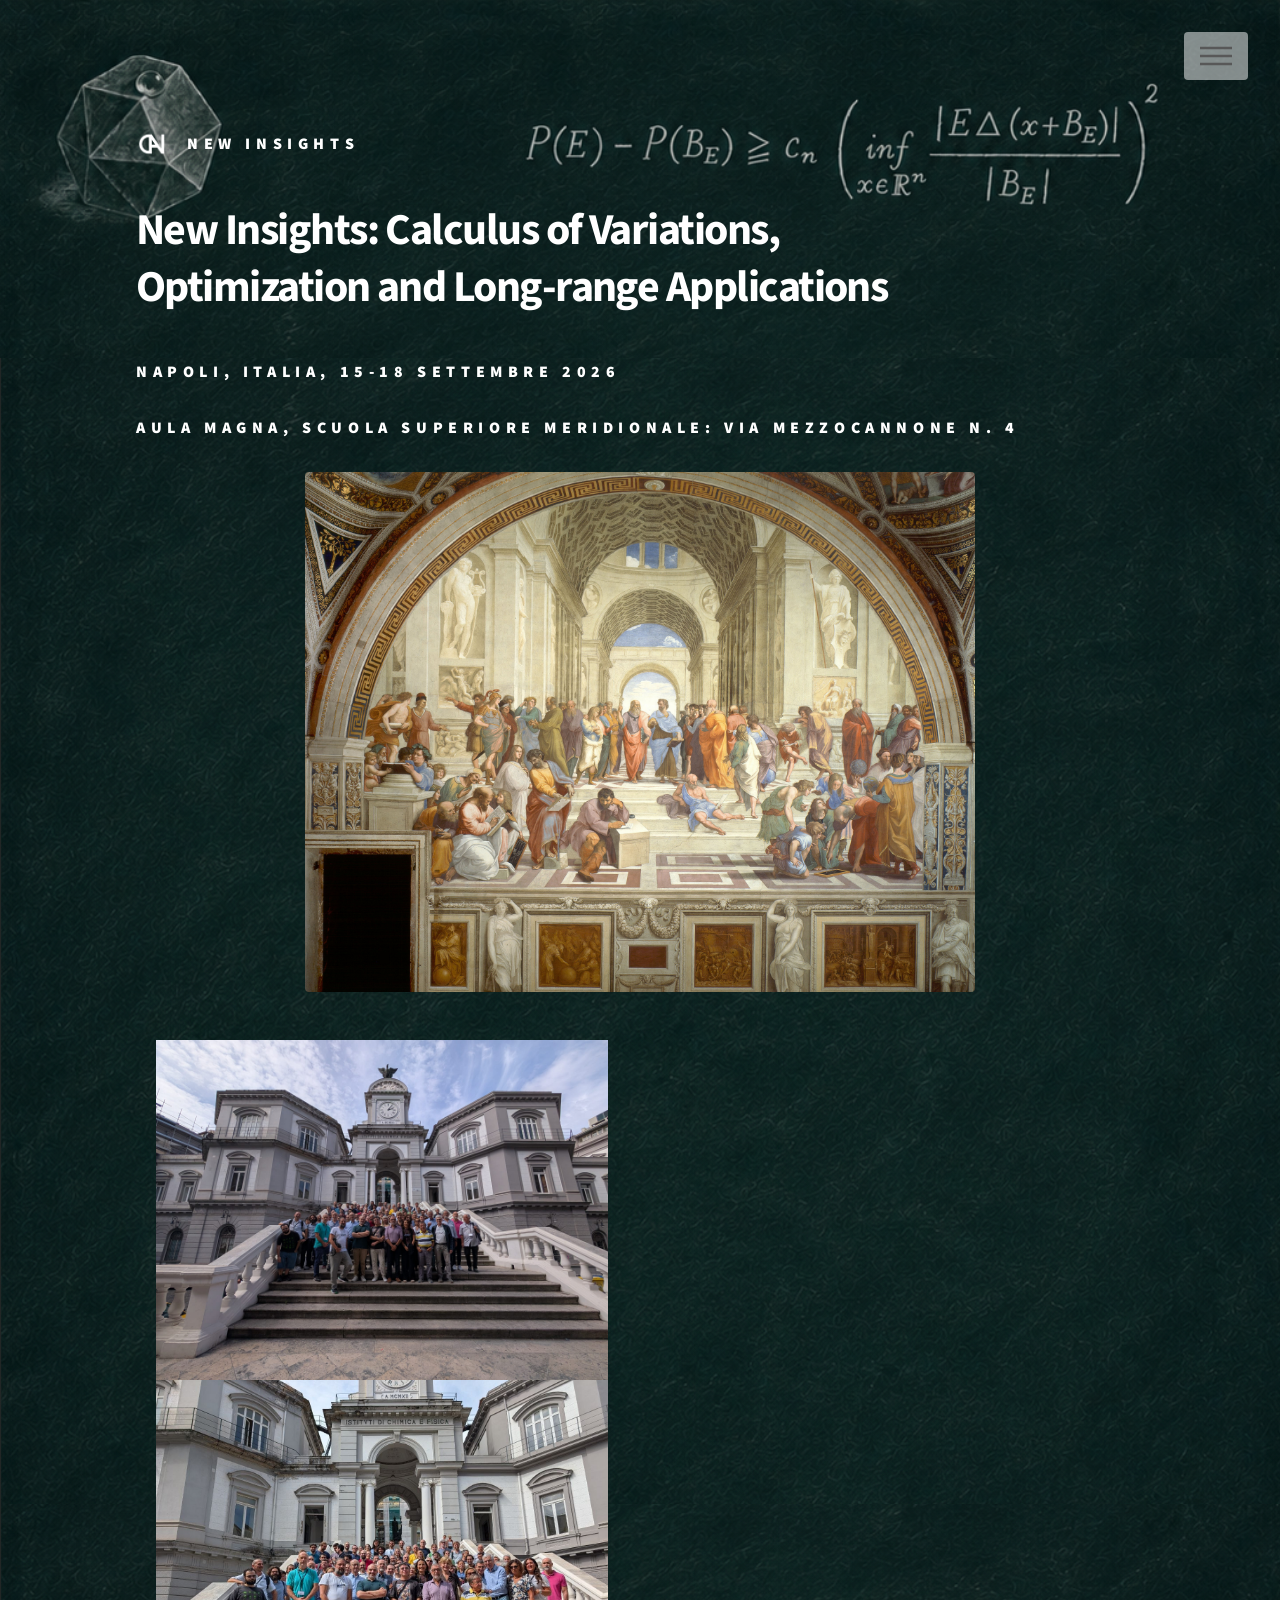
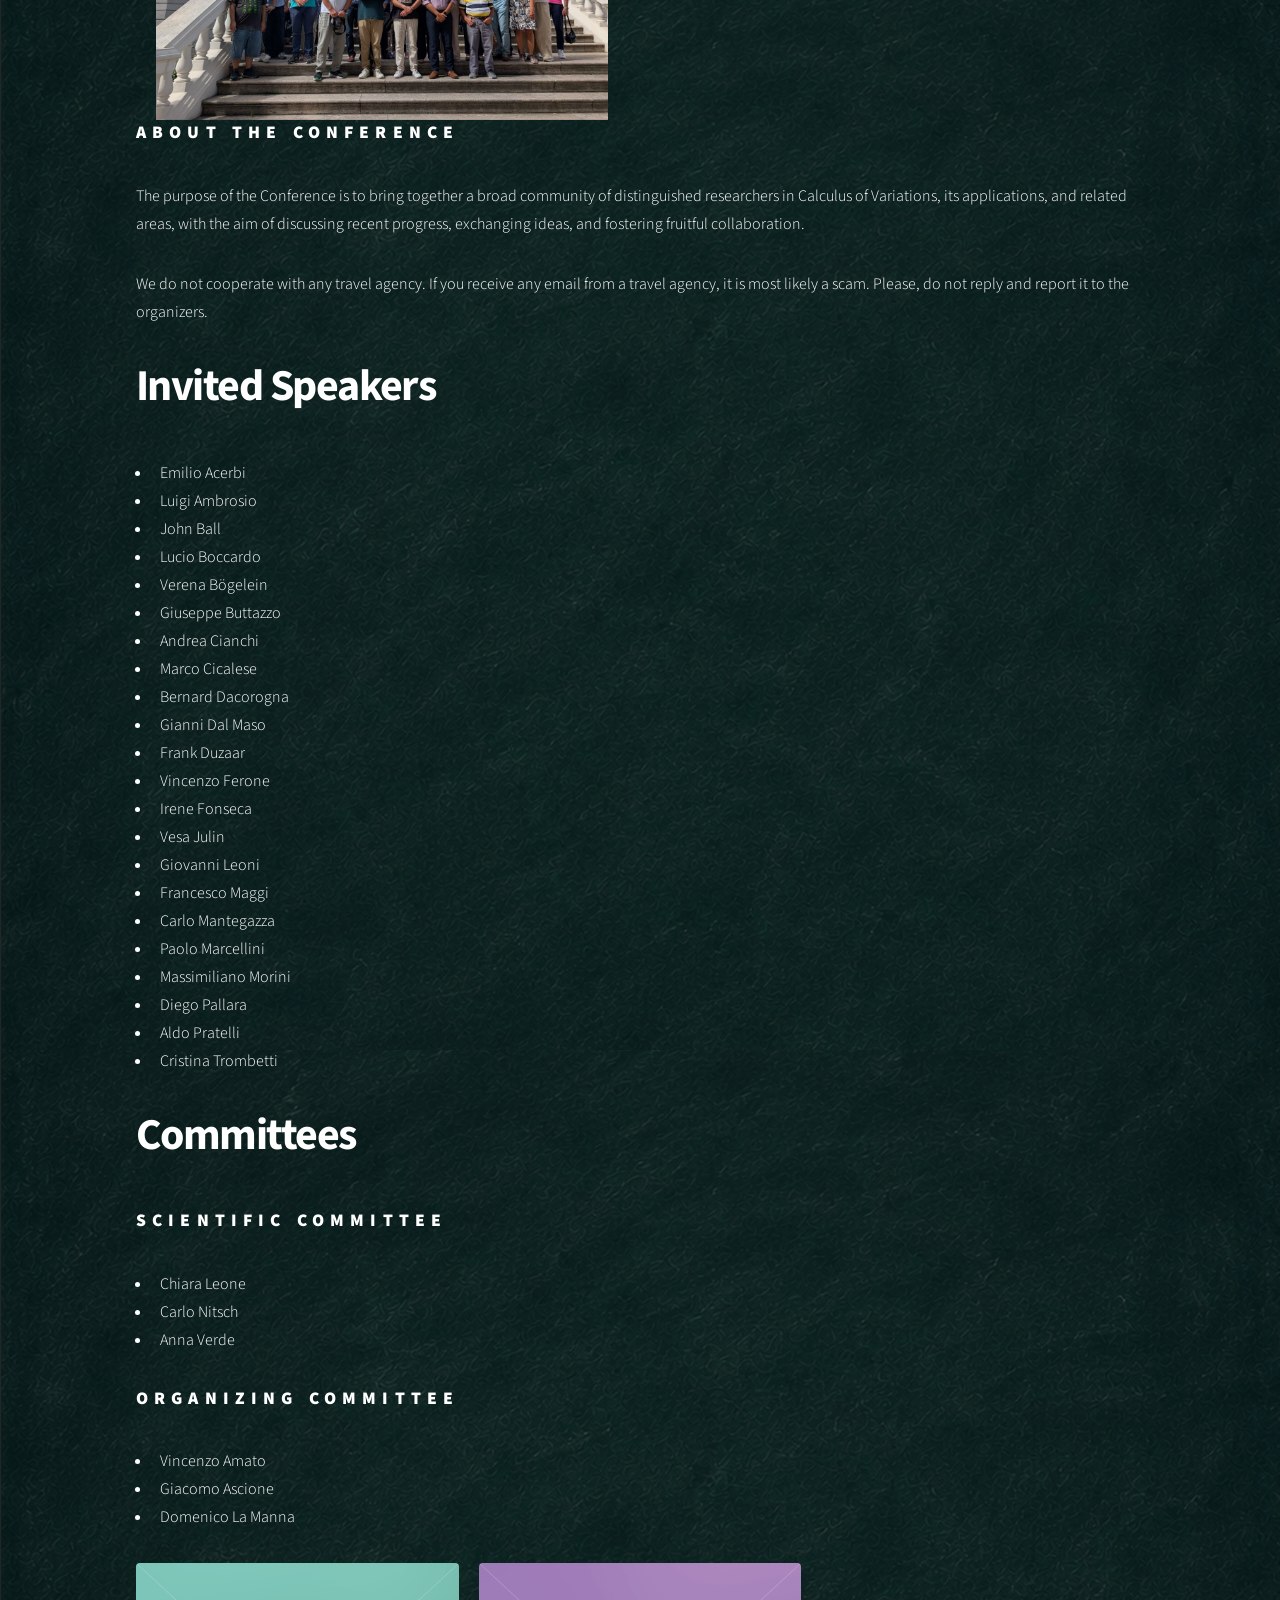
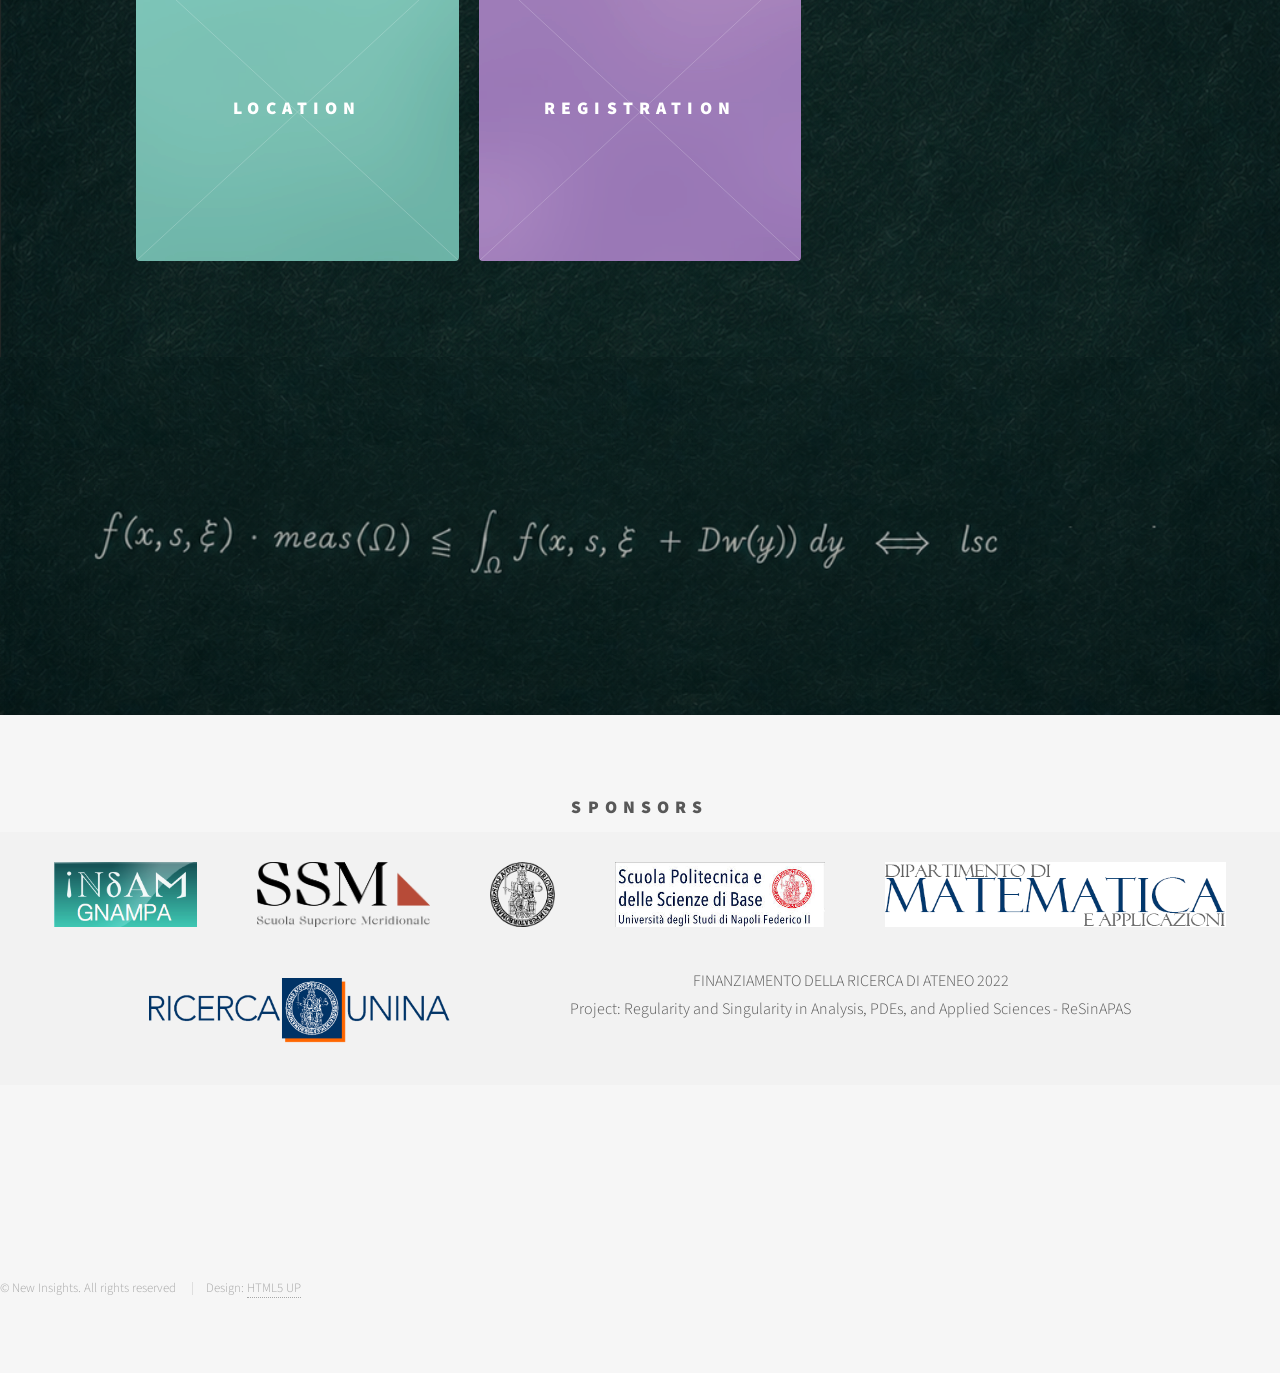
==== commit 861cd559: "Update index.html" ====
--- a/index.html
+++ b/index.html
@@ -71,12 +71,10 @@
 					</span>
 					<style>
 	.home-photo-gallery {
-		display: flex;
-		gap: 1.5rem;
-		width: 92%;
-		margin: 0 auto 2.5rem;
-		align-items: center;
-	}
+			flex-direction: column;
+			width: 100%;
+			gap: 1rem;
+		}
 
 	.home-photo-gallery img {
 		display: block;
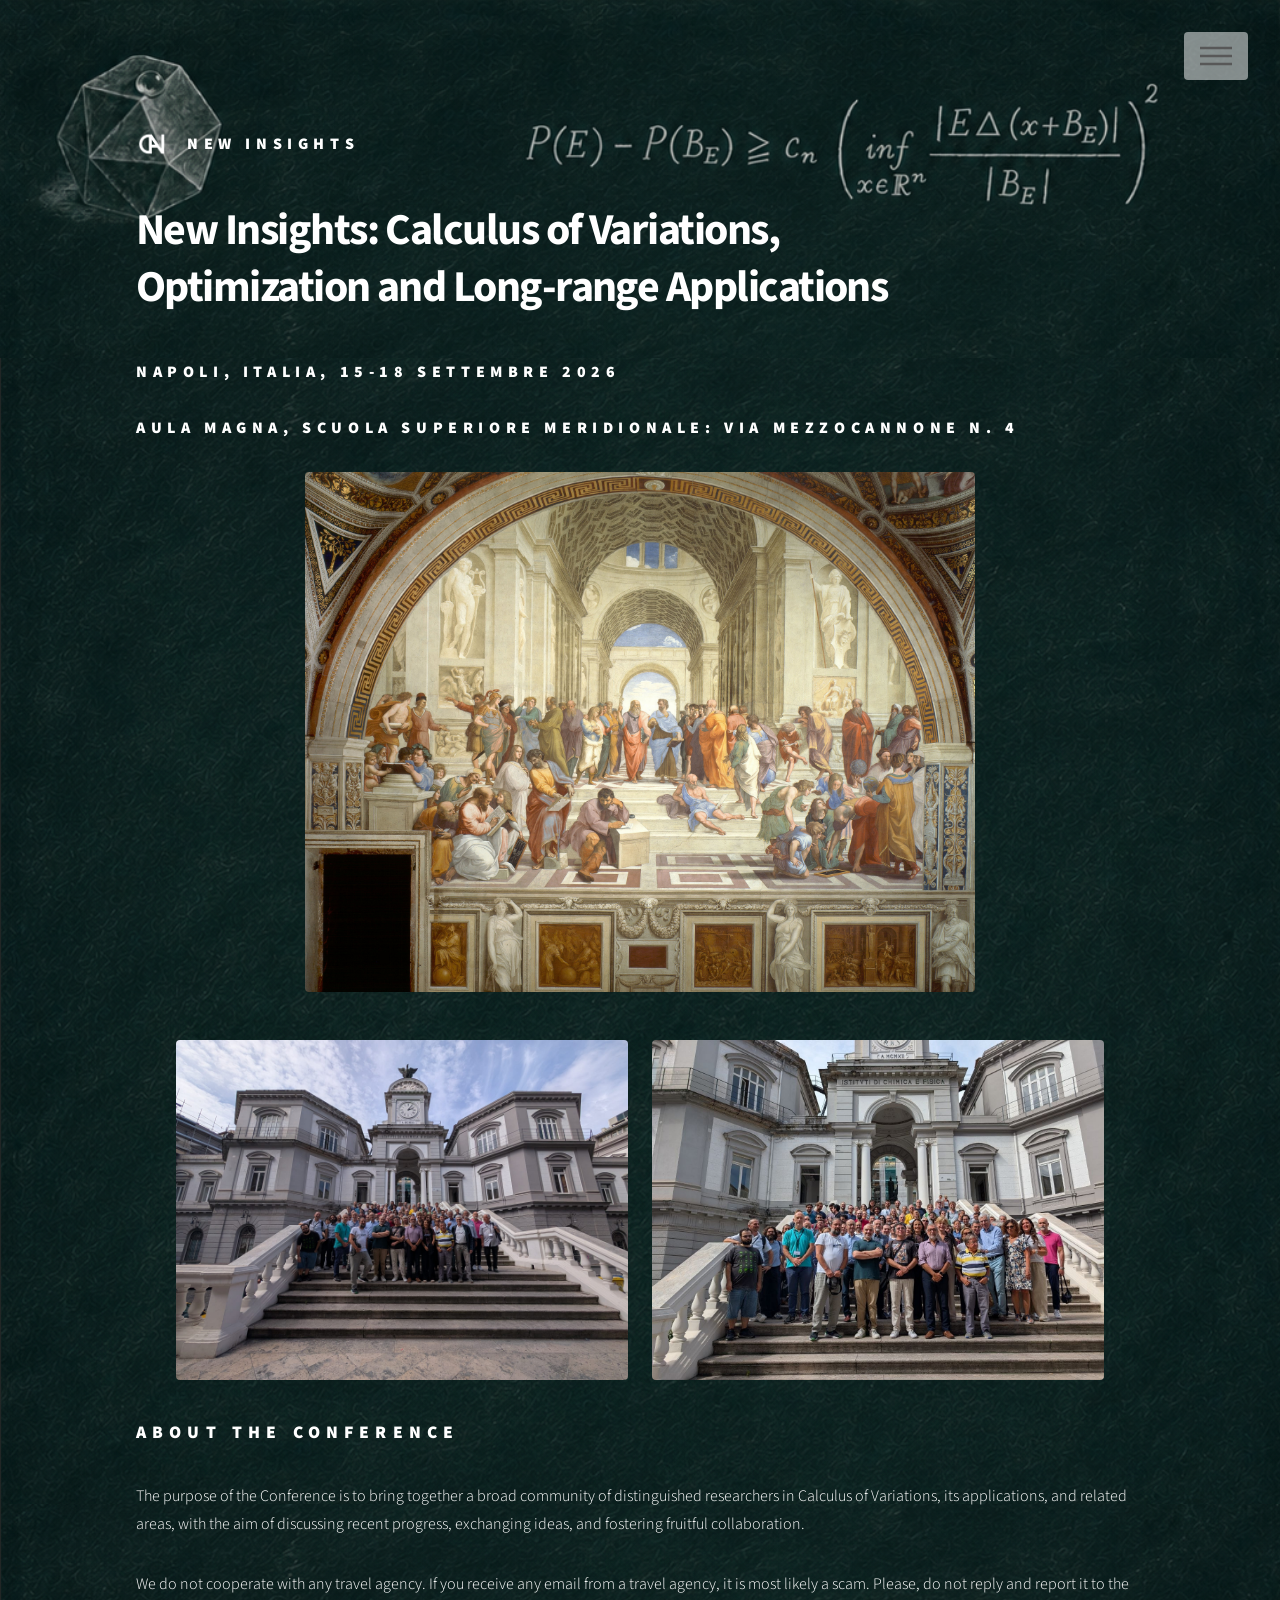
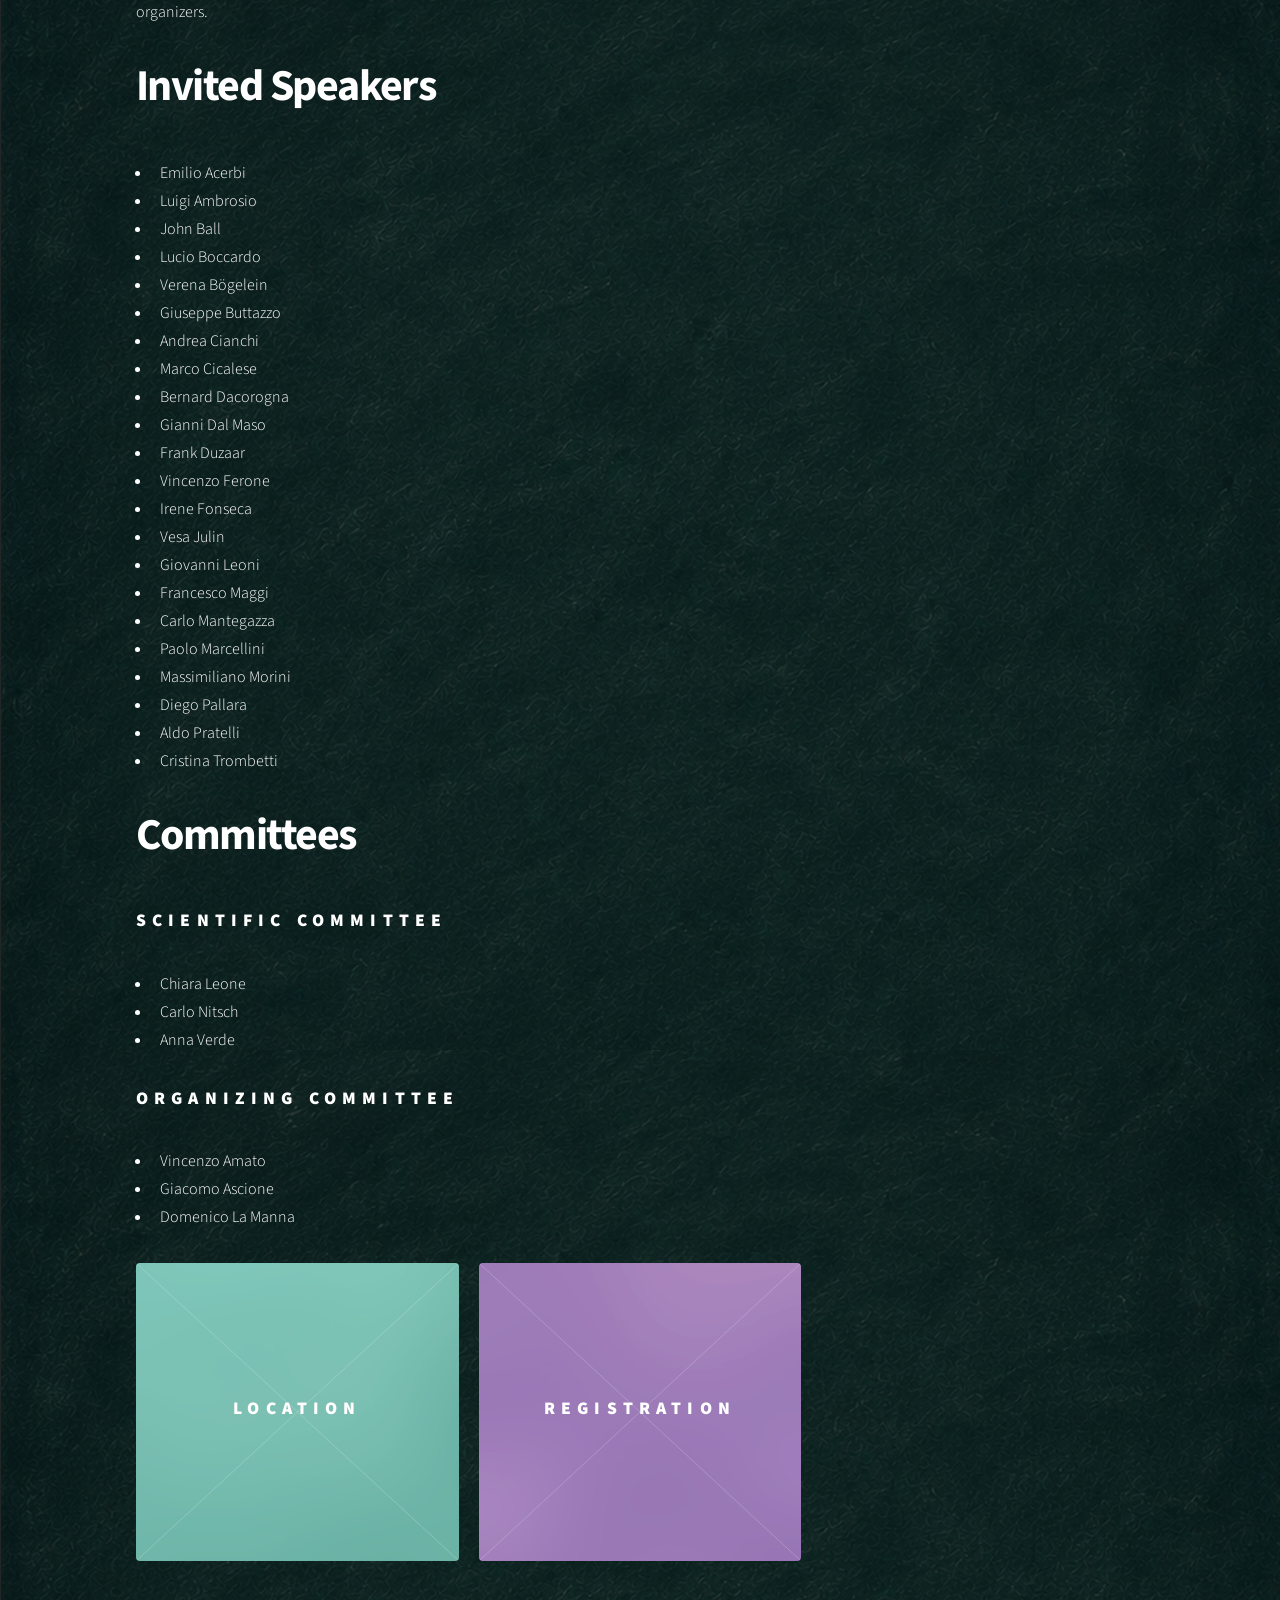
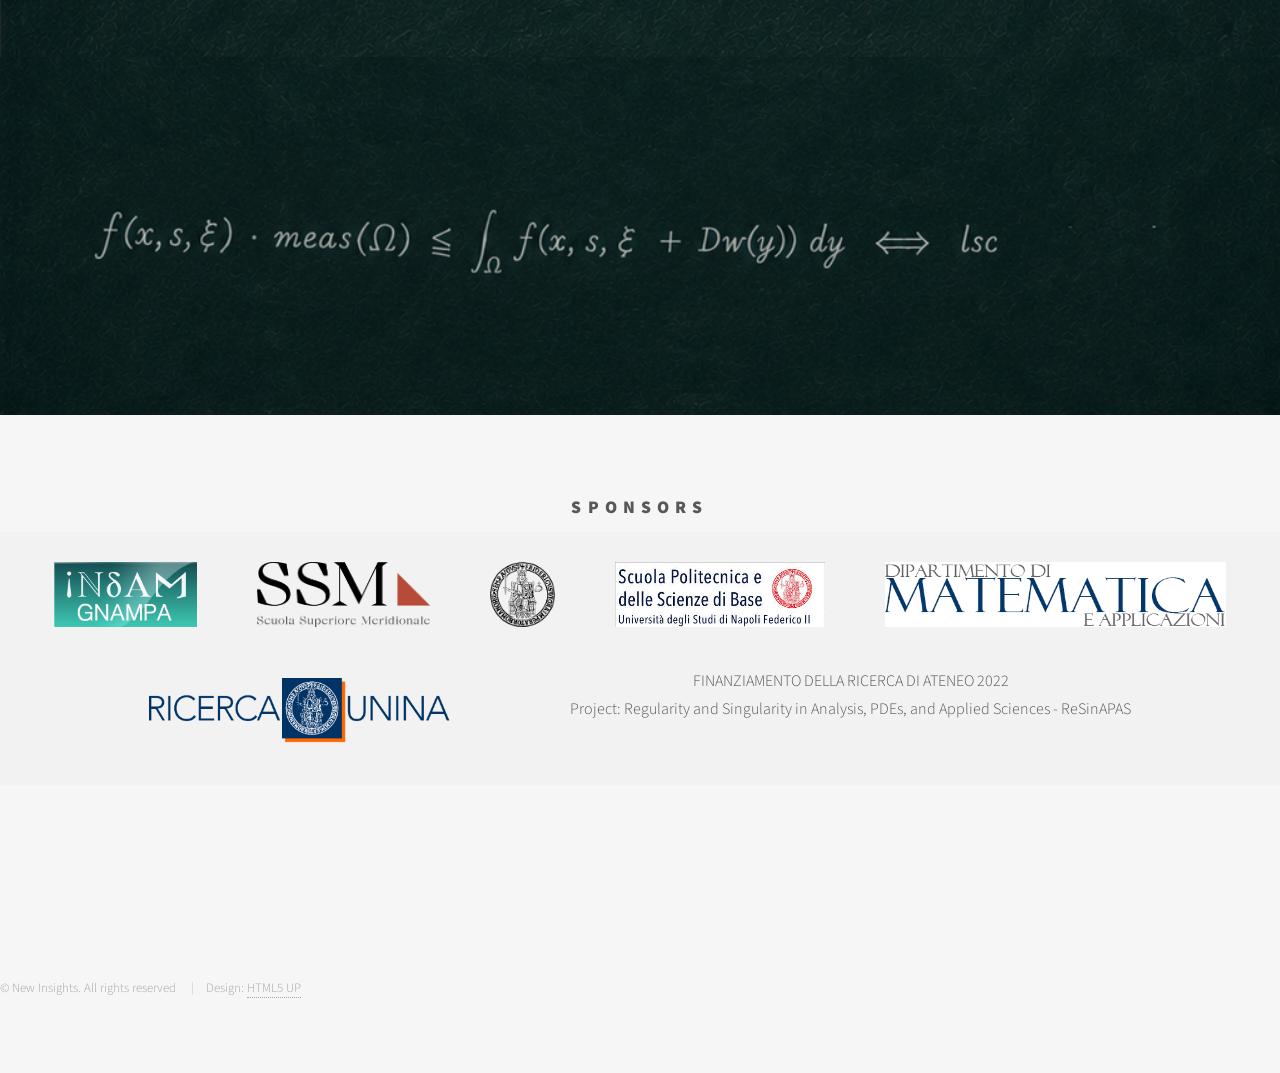
==== commit e8490328: "Update index.html" ====
--- a/index.html
+++ b/index.html
@@ -1,4 +1,4 @@
-	<!DOCTYPE HTML>
+				<!DOCTYPE HTML>
 <!--
 	Phantom by HTML5 UP
 	html5up.net | @ajlkn
@@ -69,12 +69,17 @@
 					<span class="image main home-hero-image">
 						<img src="images/conference-home2.png" alt="Conference artwork" />
 					</span>
-					<style>
+				<style>
+	/* PC: foto affiancate */
 	.home-photo-gallery {
-			flex-direction: column;
-			width: 100%;
-			gap: 1rem;
-		}
+		display: flex;
+		flex-direction: row;
+		justify-content: center;
+		align-items: center;
+		gap: 1.5rem;
+		width: 92%;
+		margin: 0 auto 2.5rem;
+	}
 
 	.home-photo-gallery img {
 		display: block;
@@ -85,7 +90,7 @@
 		border-radius: 4px;
 	}
 
-	/* Telefono */
+	/* Telefono: foto una sopra l'altra */
 	@media screen and (max-width: 736px) {
 		.home-photo-gallery {
 			flex-direction: column;
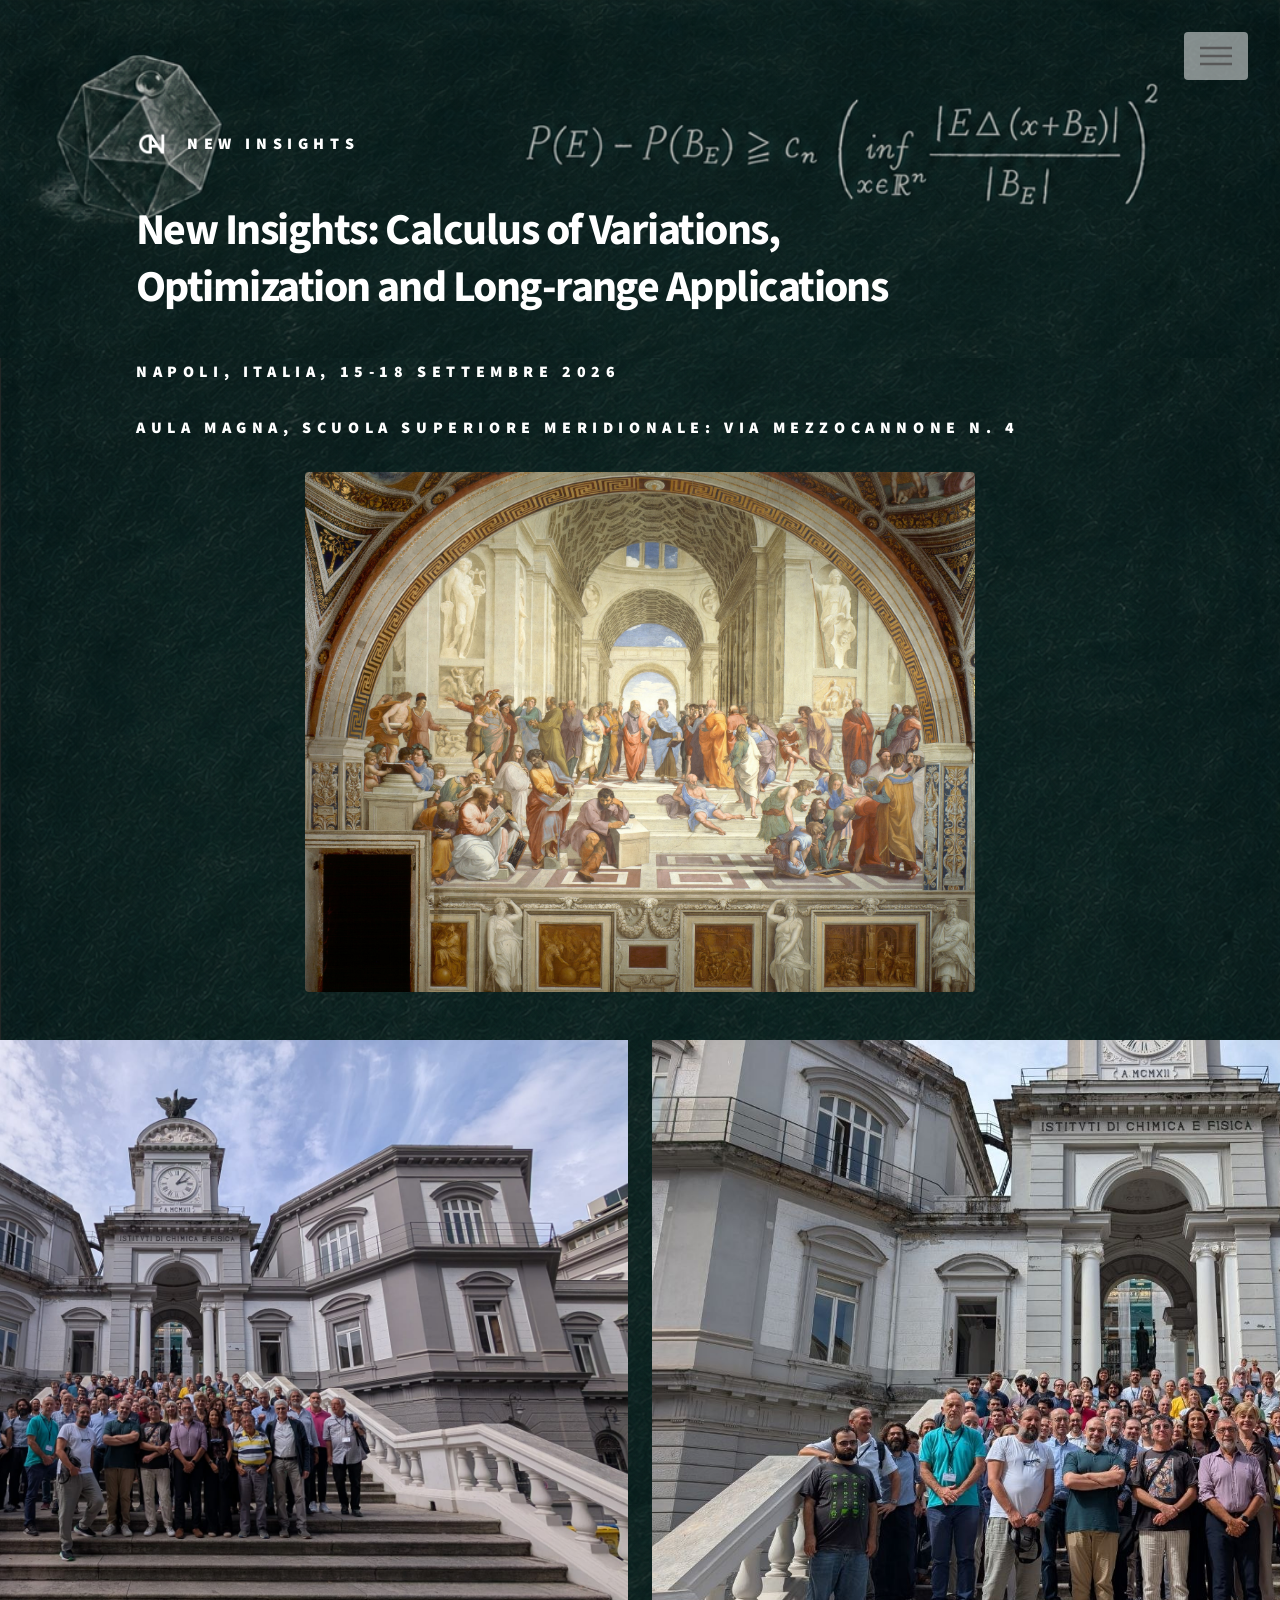
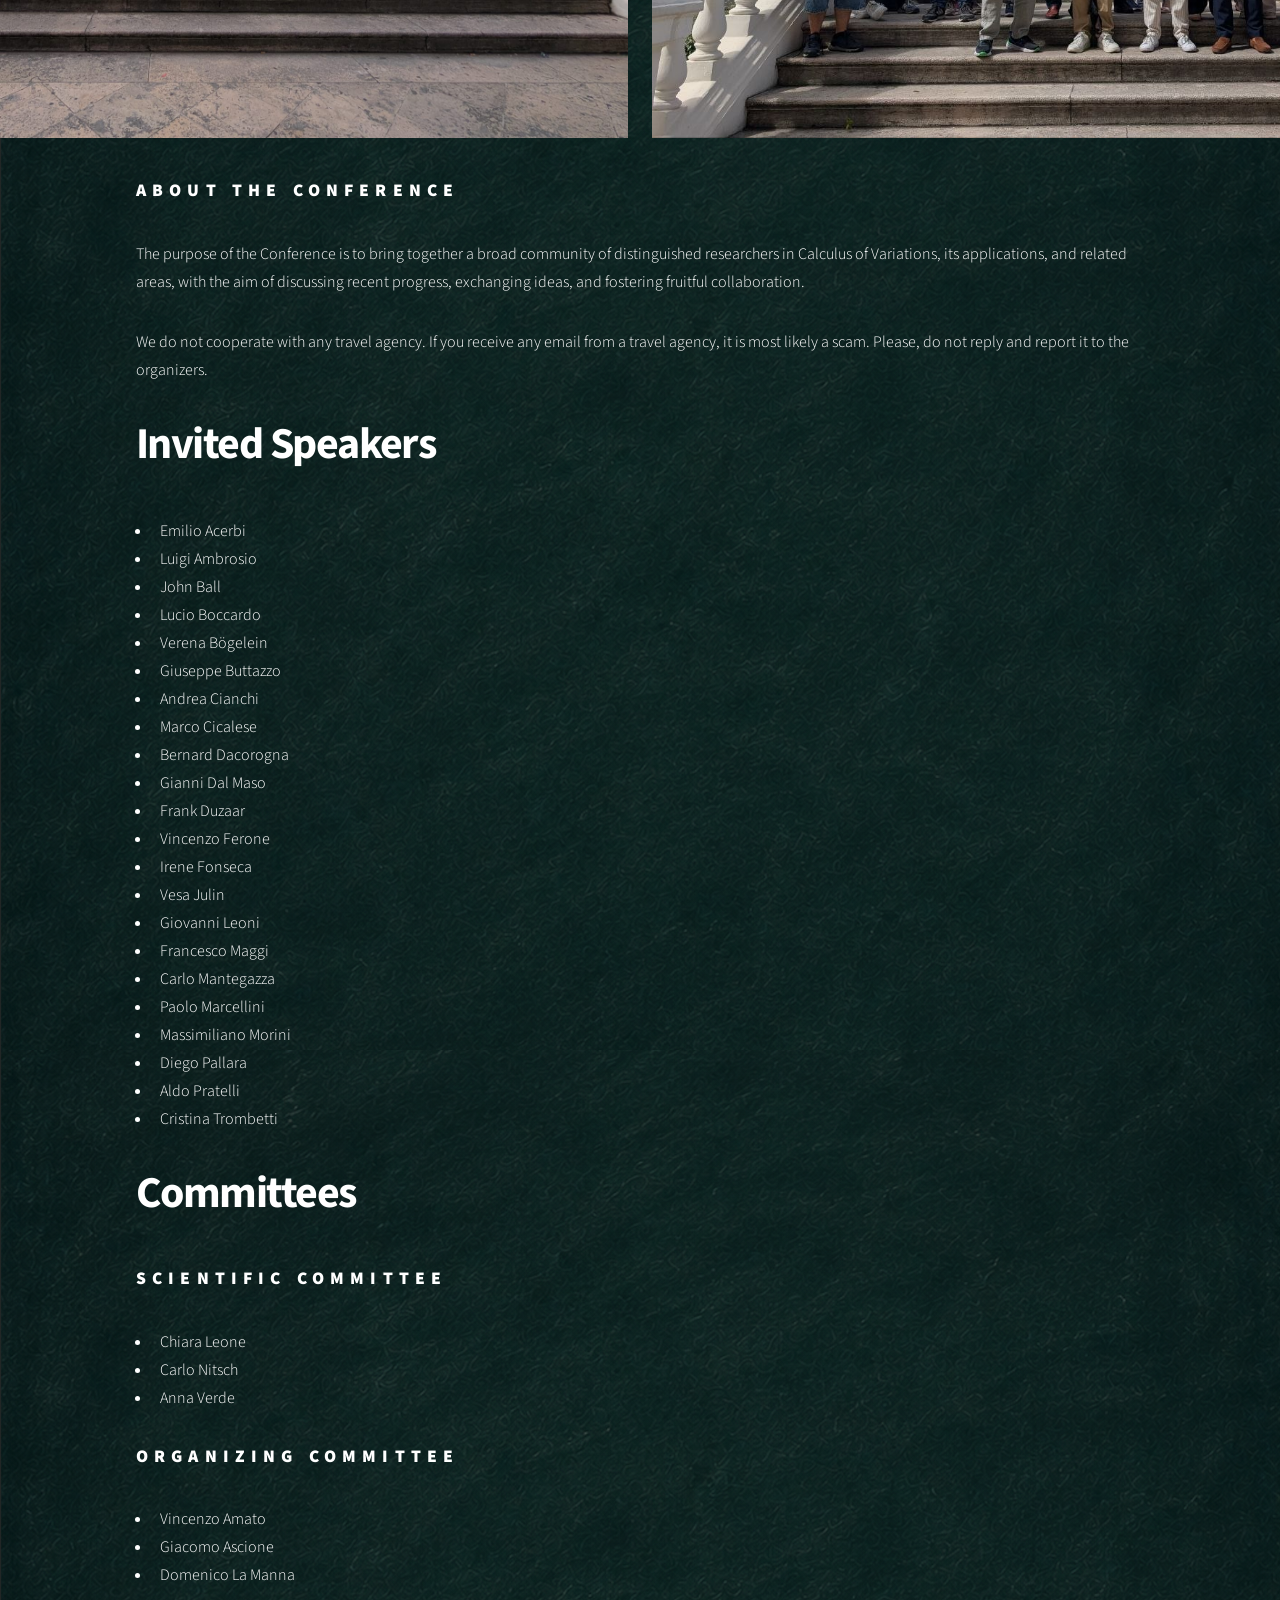
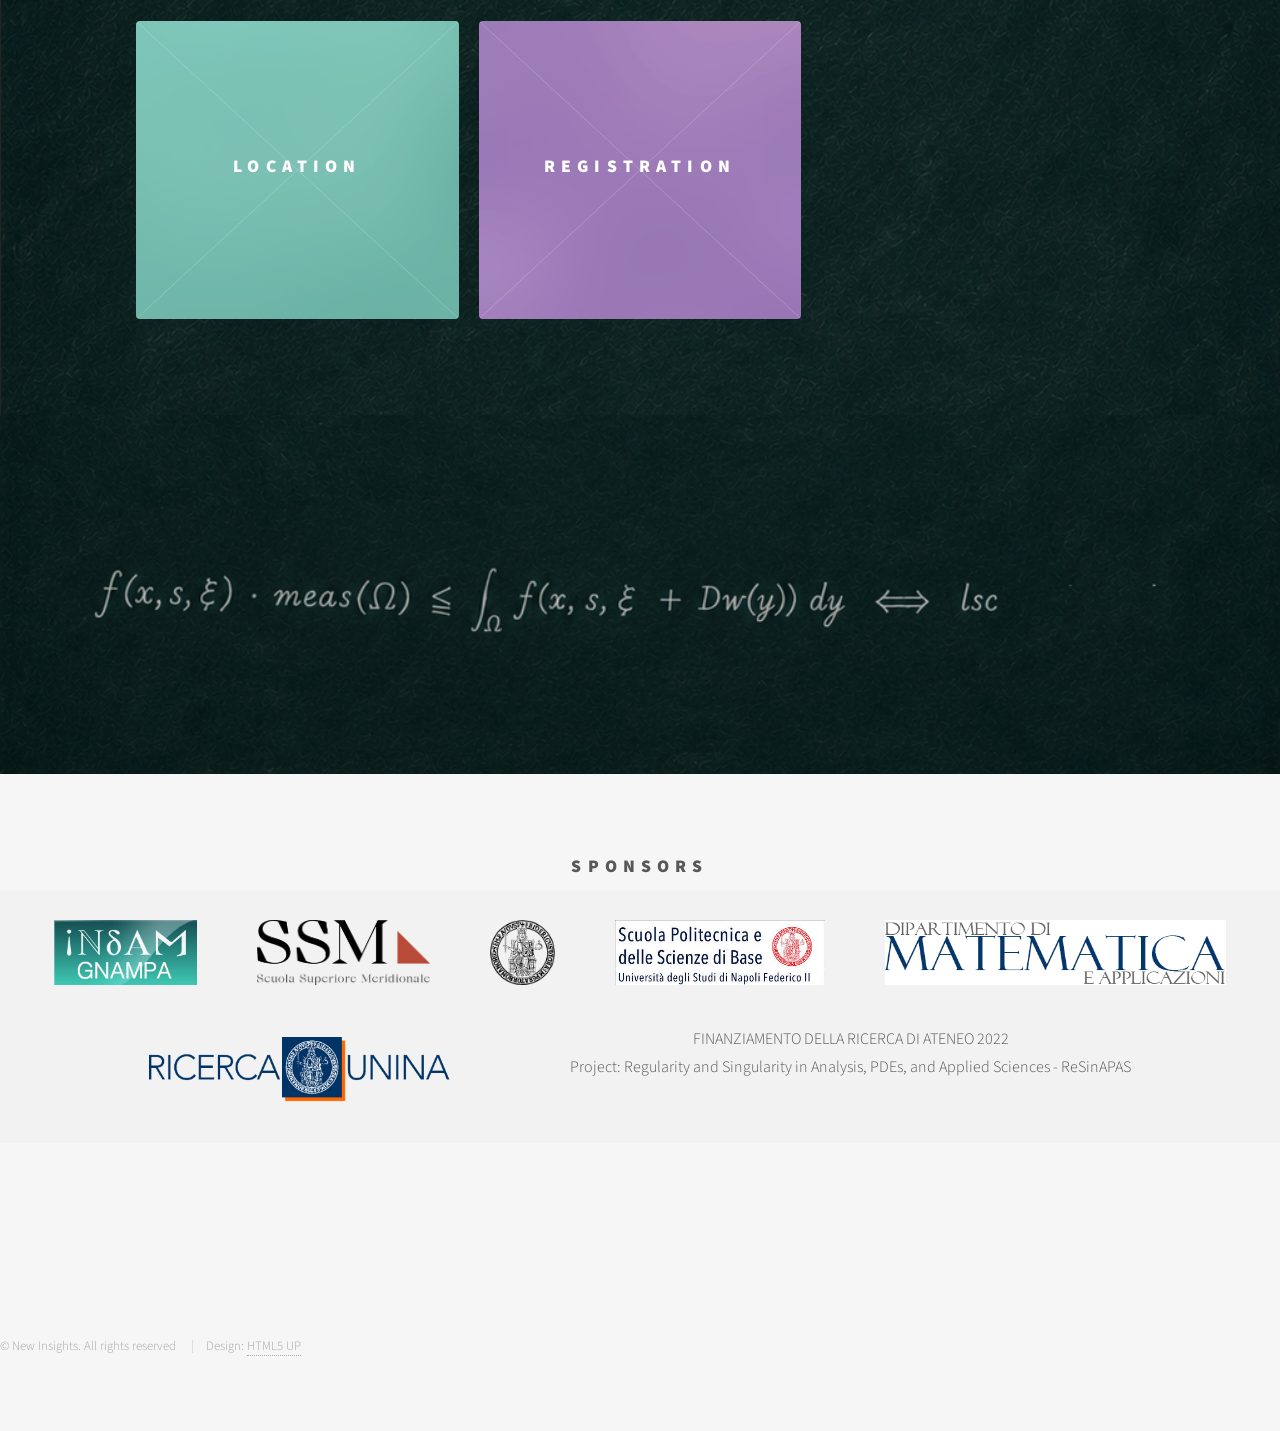
==== commit 3290055f: "Update index.html" ====
--- a/index.html
+++ b/index.html
@@ -82,14 +82,10 @@
 	}
 
 	.home-photo-gallery img {
-		display: block;
-		width: calc(50% - 0.75rem);
-		height: auto;
-		max-height: 340px;
-		object-fit: contain;
-		border-radius: 4px;
-	}
-
+			width: 100%;
+			max-height: none;
+		}
+					
 	/* Telefono: foto una sopra l'altra */
 	@media screen and (max-width: 736px) {
 		.home-photo-gallery {
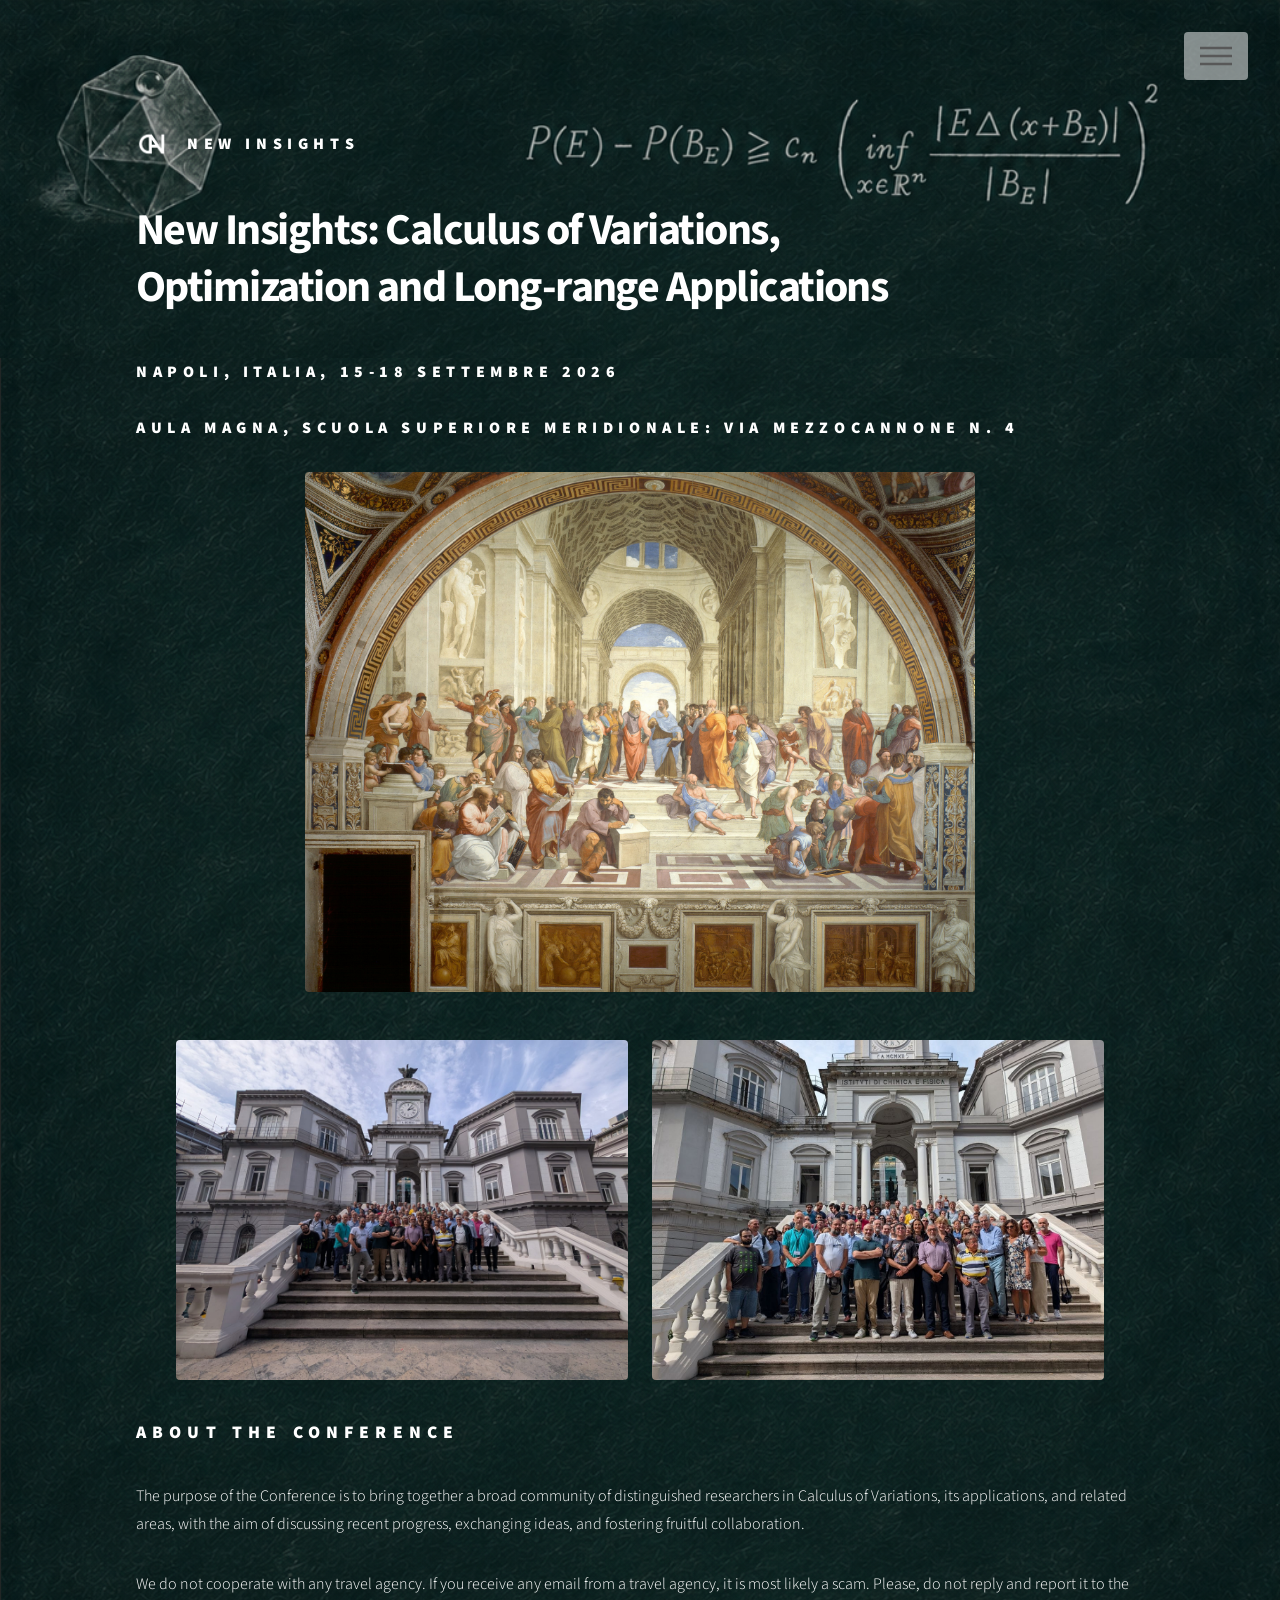
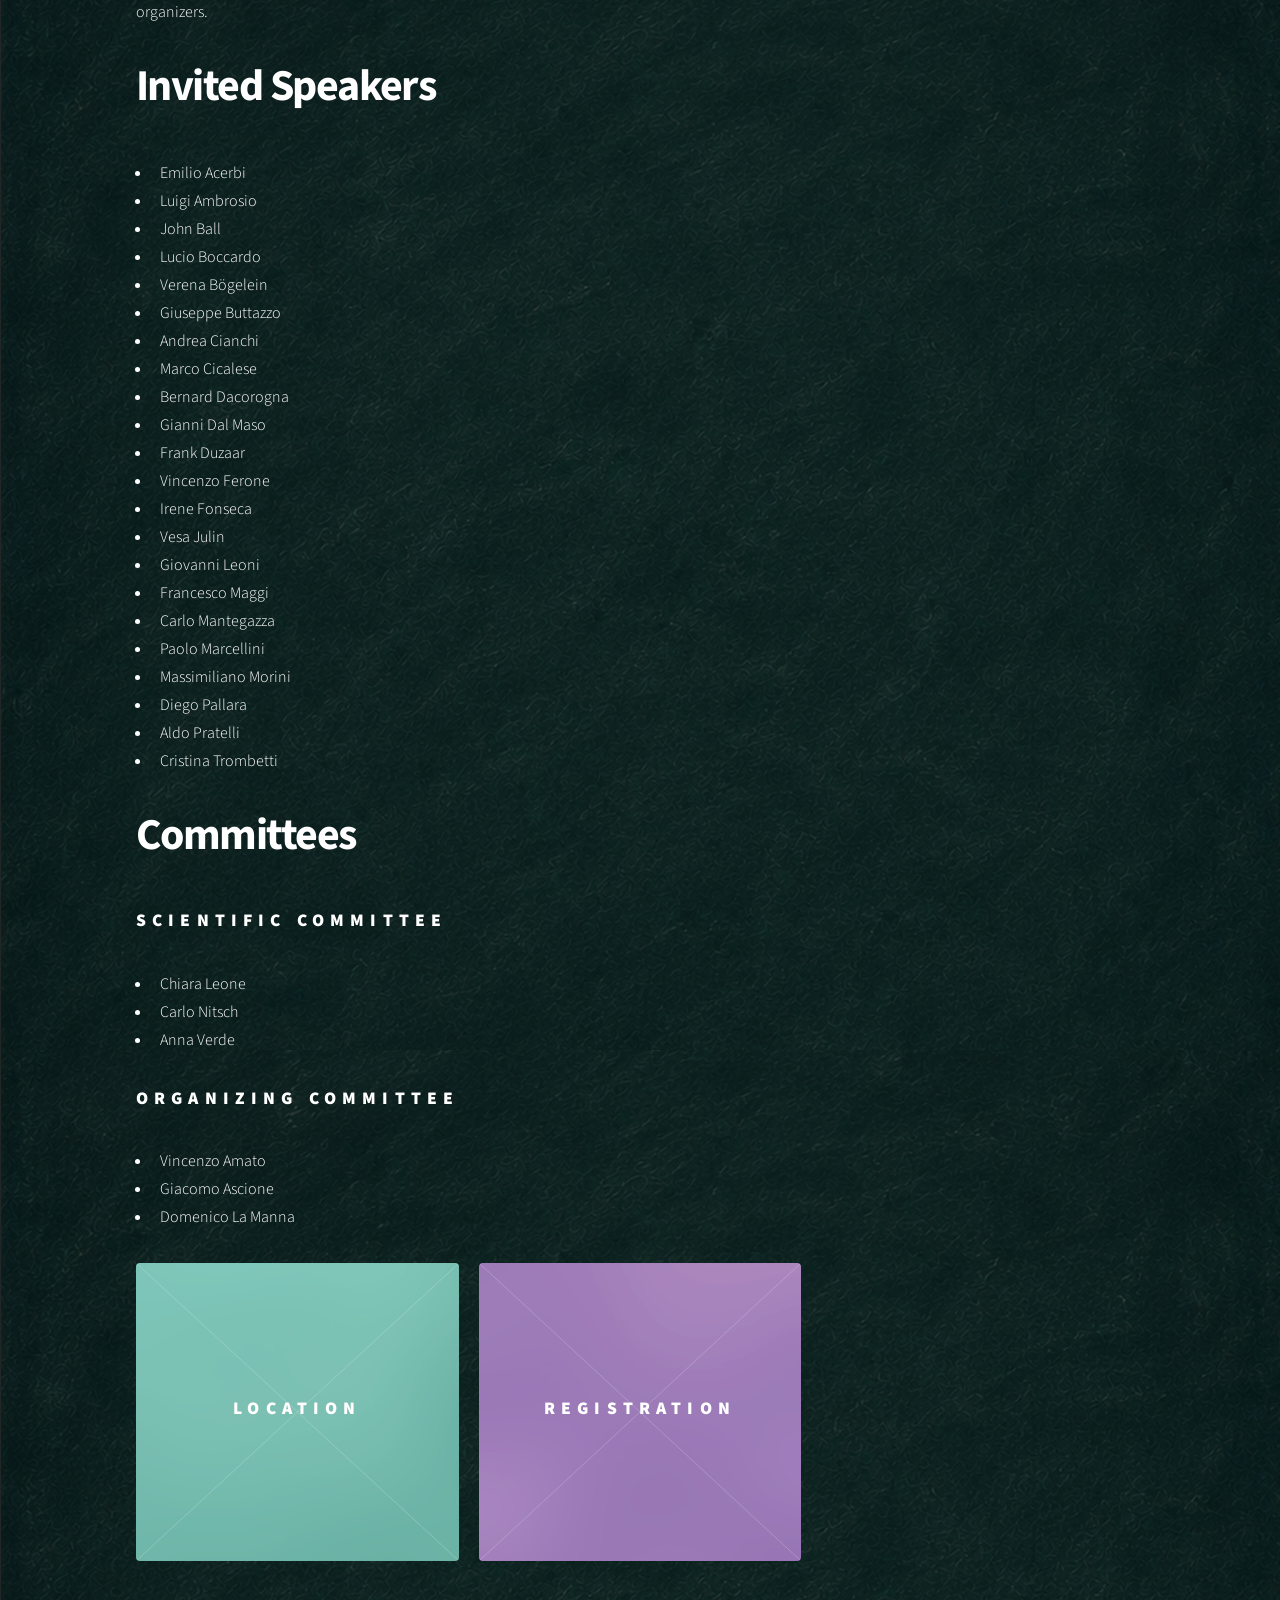
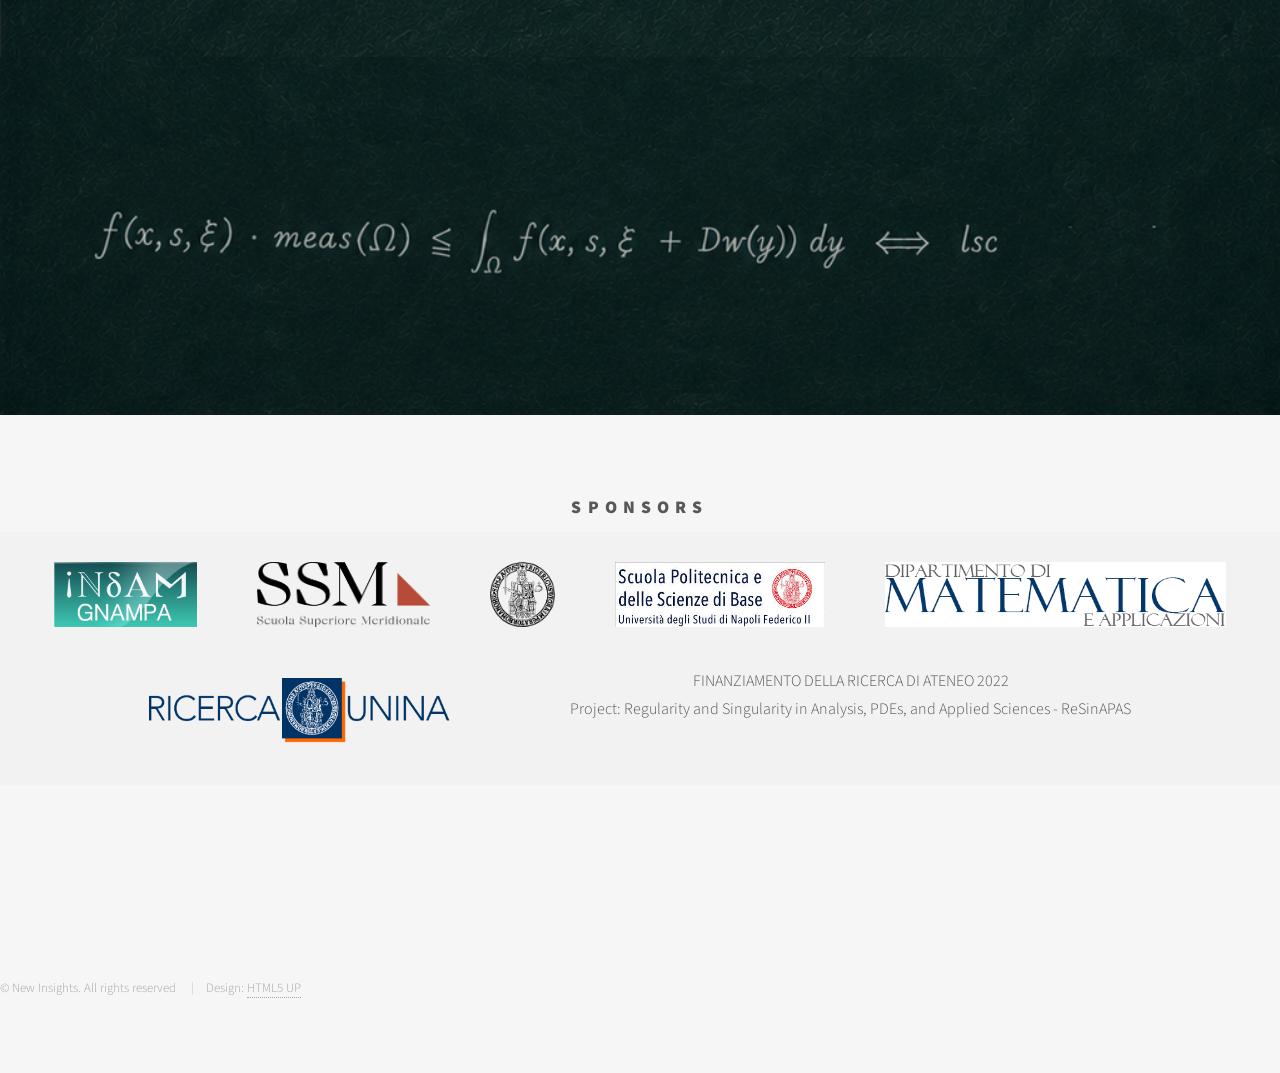
==== commit e467b3f3: "Update index.html" ====
--- a/index.html
+++ b/index.html
@@ -82,9 +82,13 @@
 	}
 
 	.home-photo-gallery img {
-			width: 100%;
-			max-height: none;
-		}
+		display: block;
+		width: calc(50% - 0.75rem);
+		height: auto;
+		max-height: 340px;
+		object-fit: contain;
+		border-radius: 4px;
+	}
 					
 	/* Telefono: foto una sopra l'altra */
 	@media screen and (max-width: 736px) {
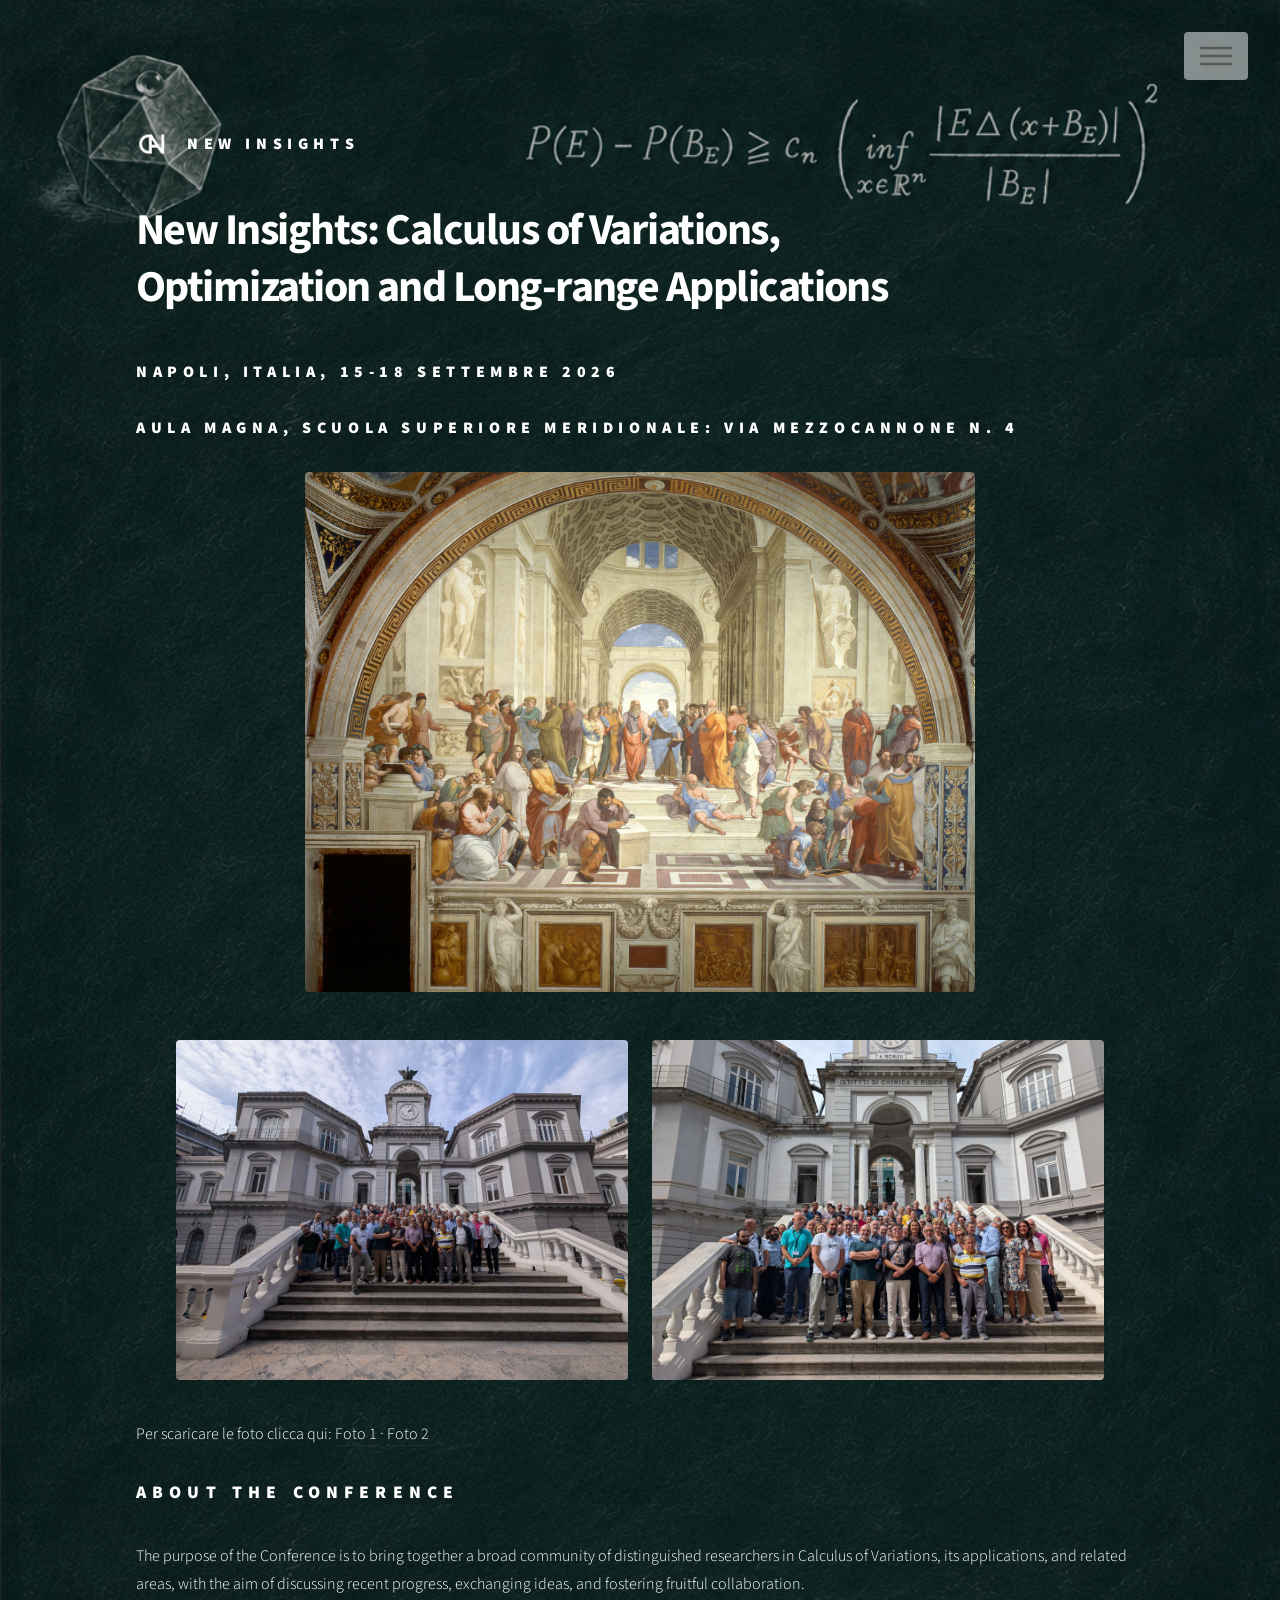
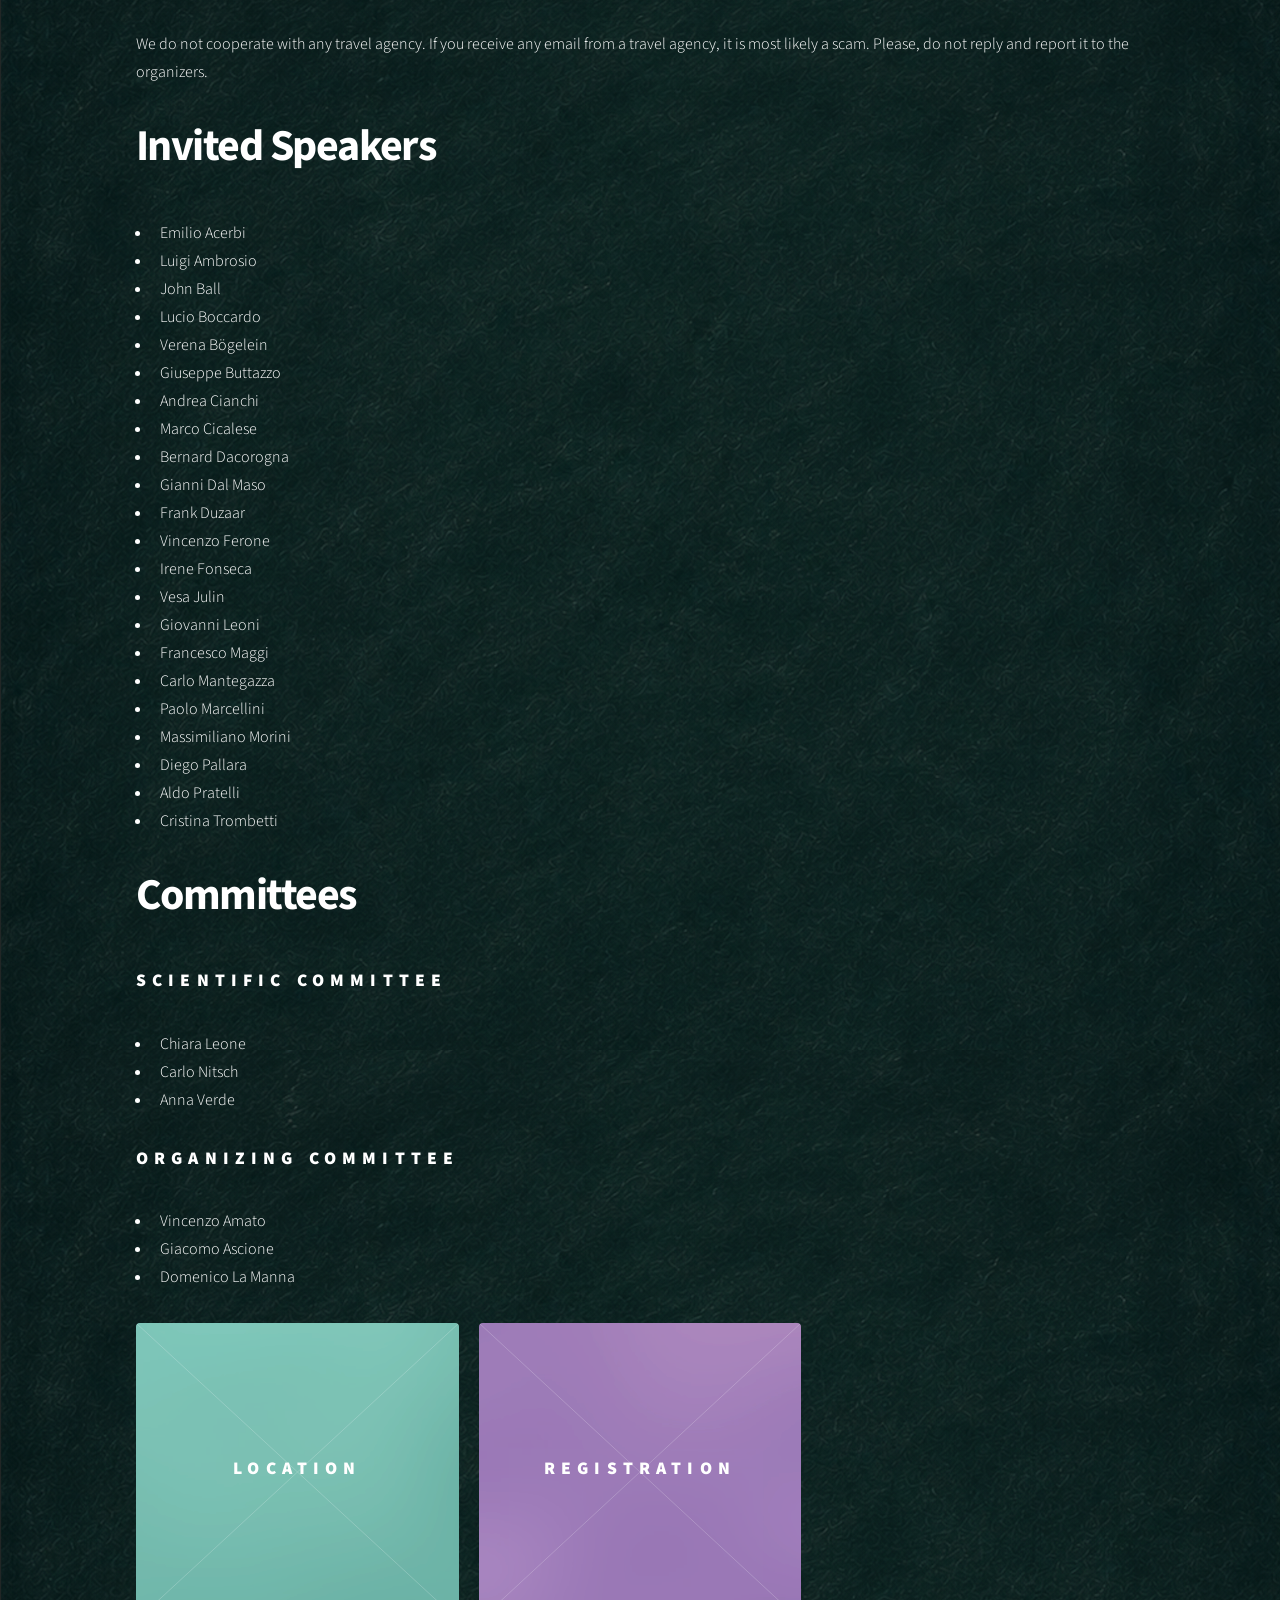
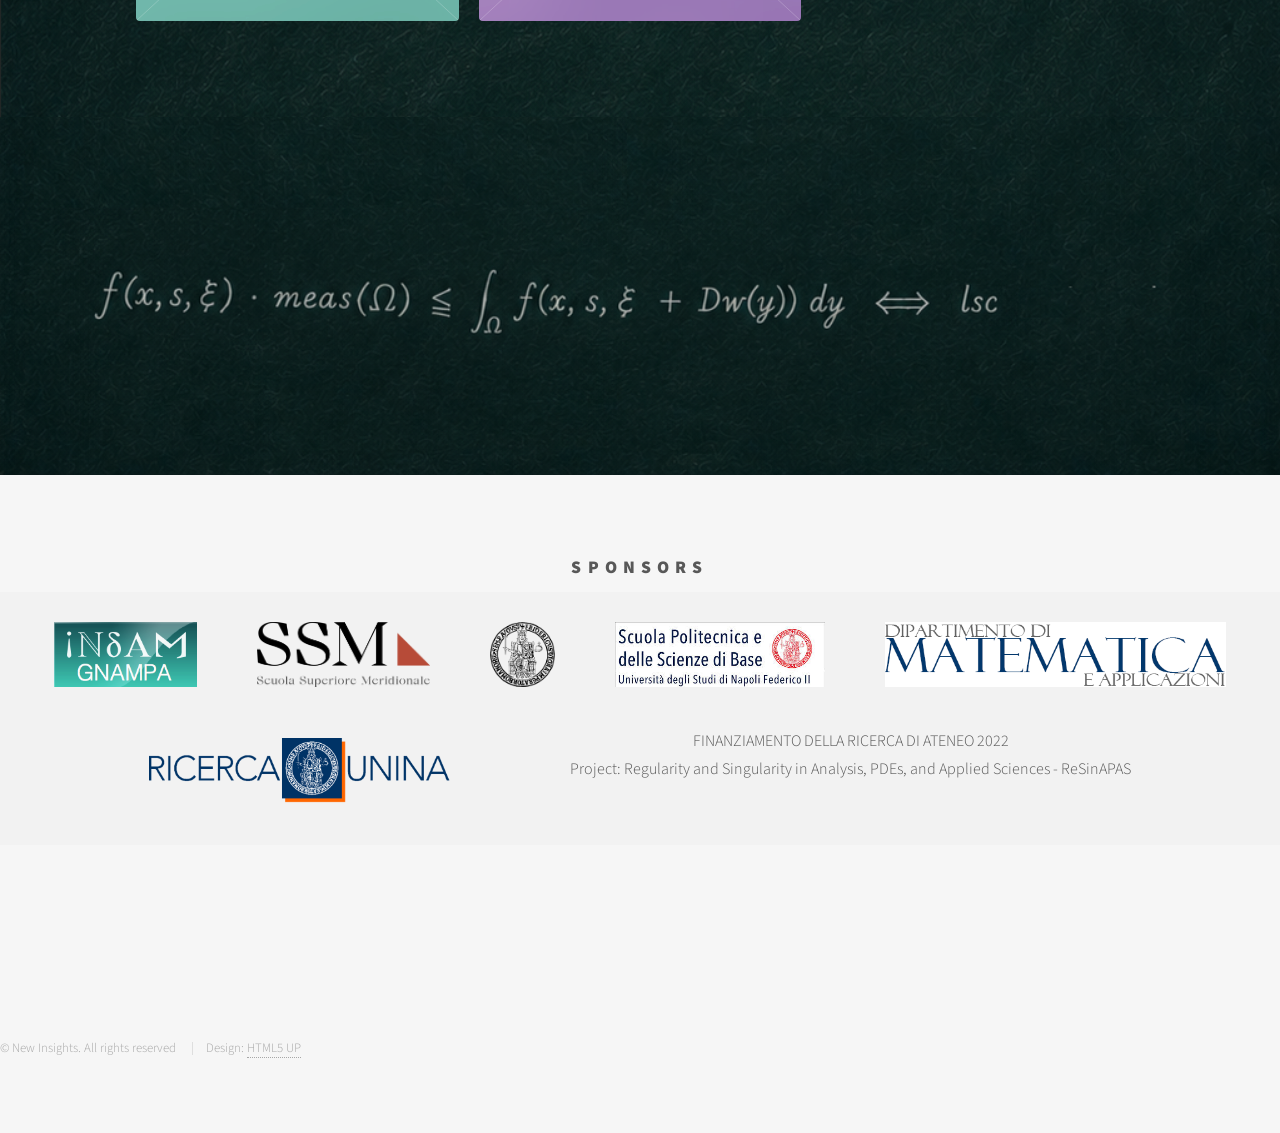
==== commit 2e010cd0: "Update index.html" ====
--- a/index.html
+++ b/index.html
@@ -109,6 +109,12 @@
 						<img src="images/foto2.jpeg" alt="Photo 2">
 					</div>
 
+	<p class="photo-downloads">
+						Per scaricare le foto clicca qui:
+						<a href="images/foto1.jpeg" download="New-Insights-foto-1.jpeg">Foto 1</a>
+						&middot;
+						<a href="images/foto2.jpeg" download="New-Insights-foto-2.jpeg">Foto 2</a>
+					</p>
 
 					<h2>About the Conference</h2>
 
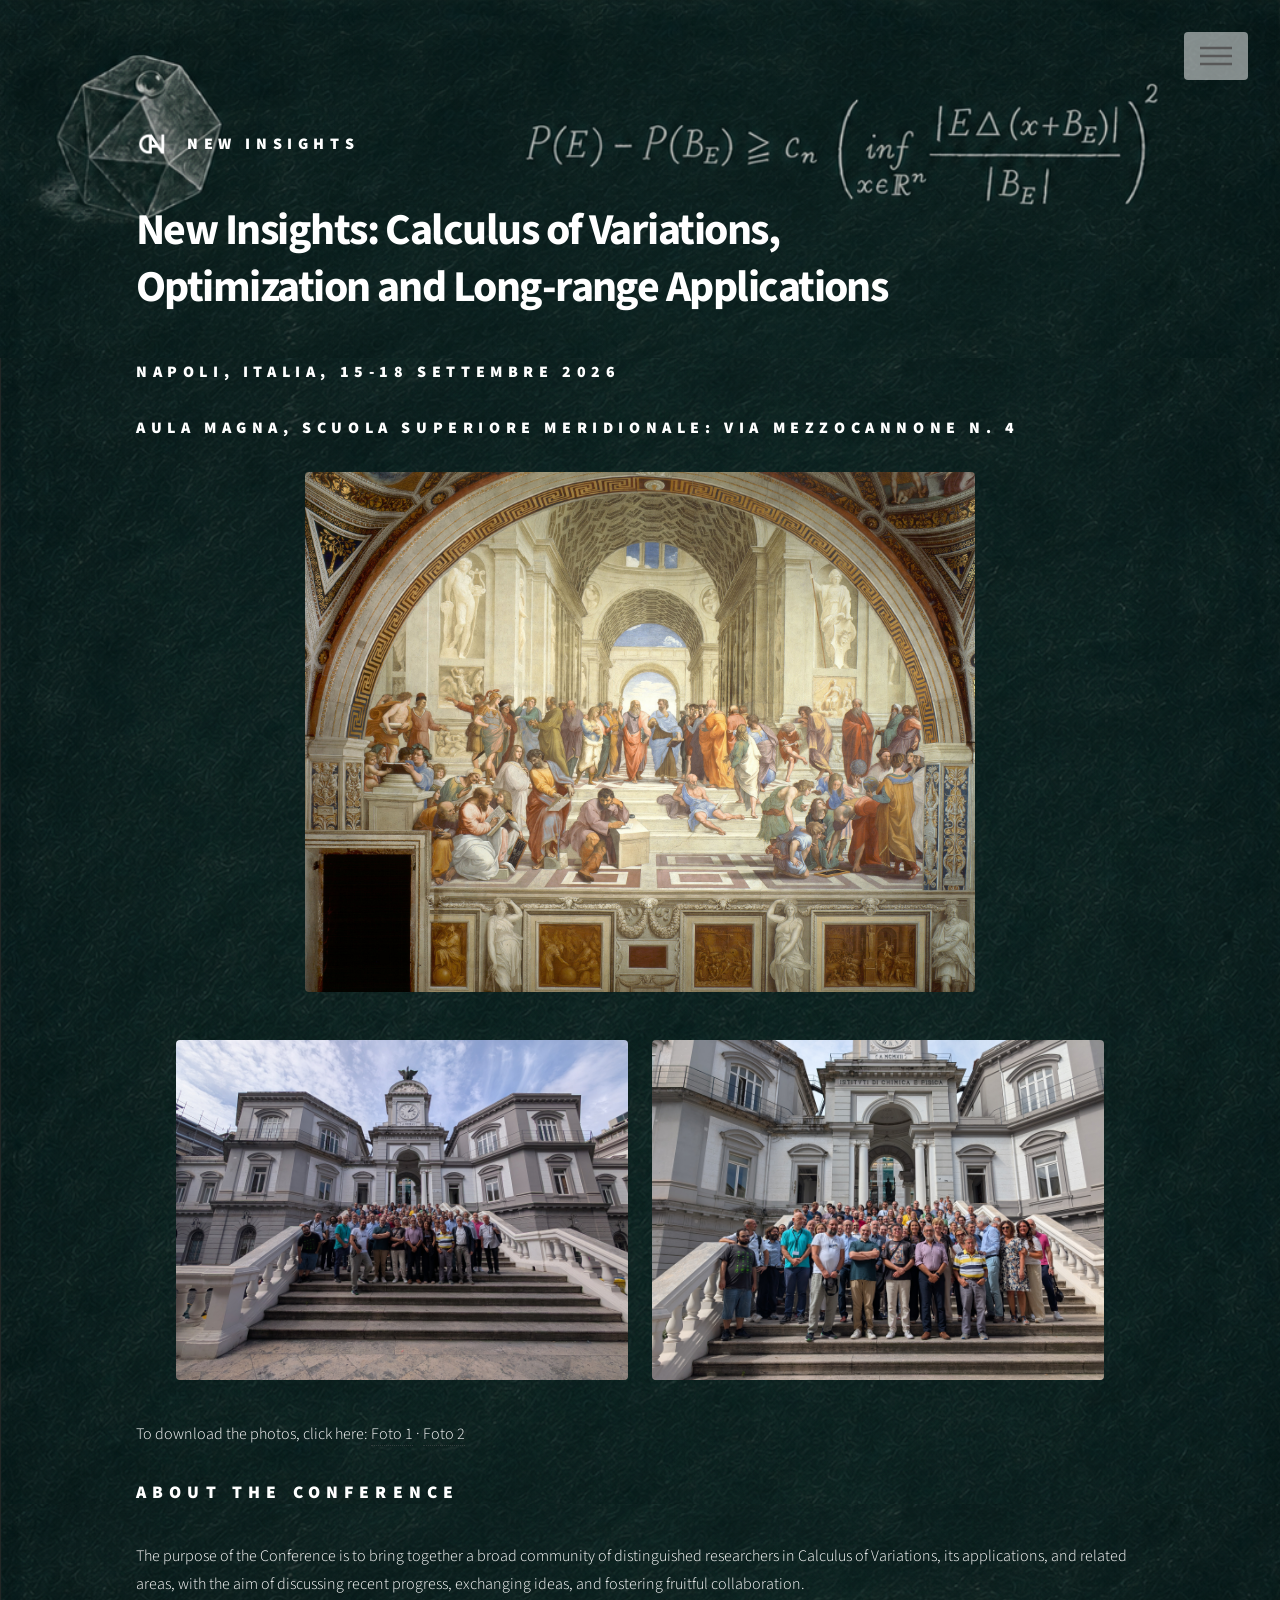
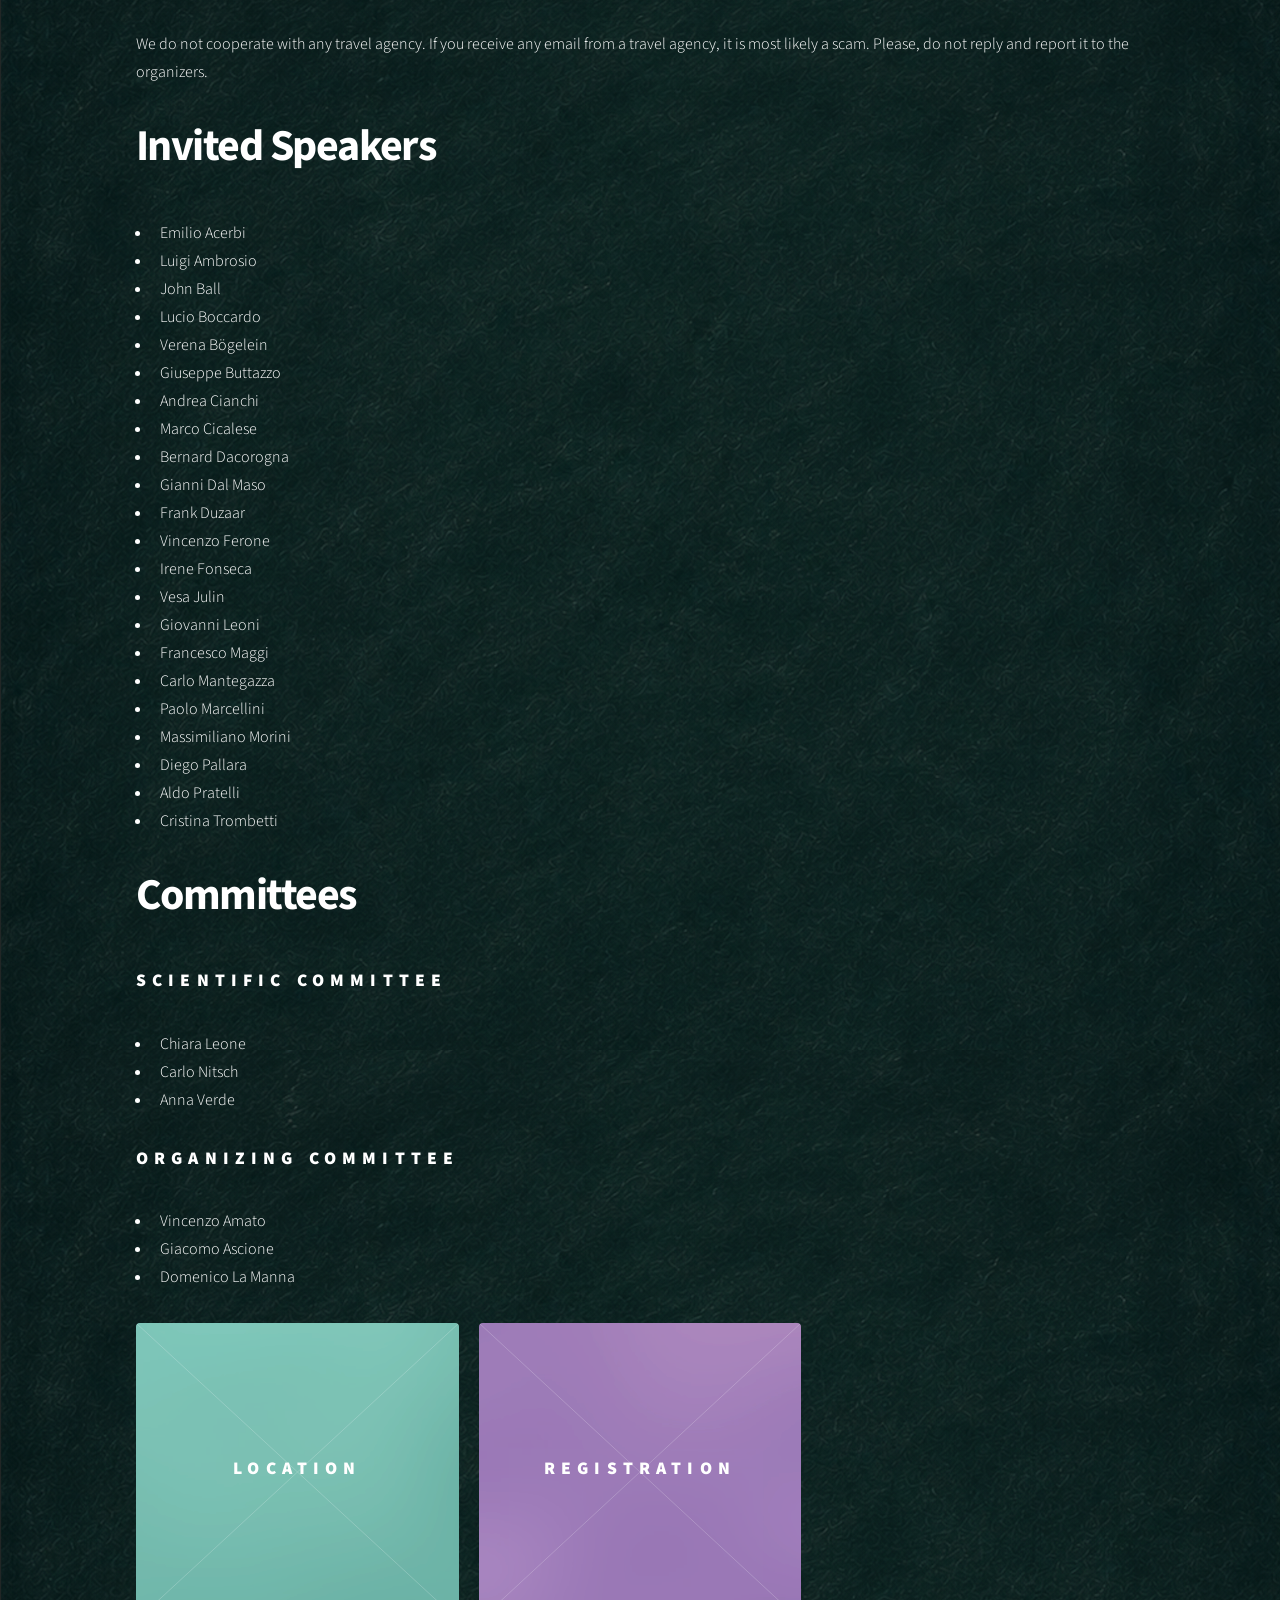
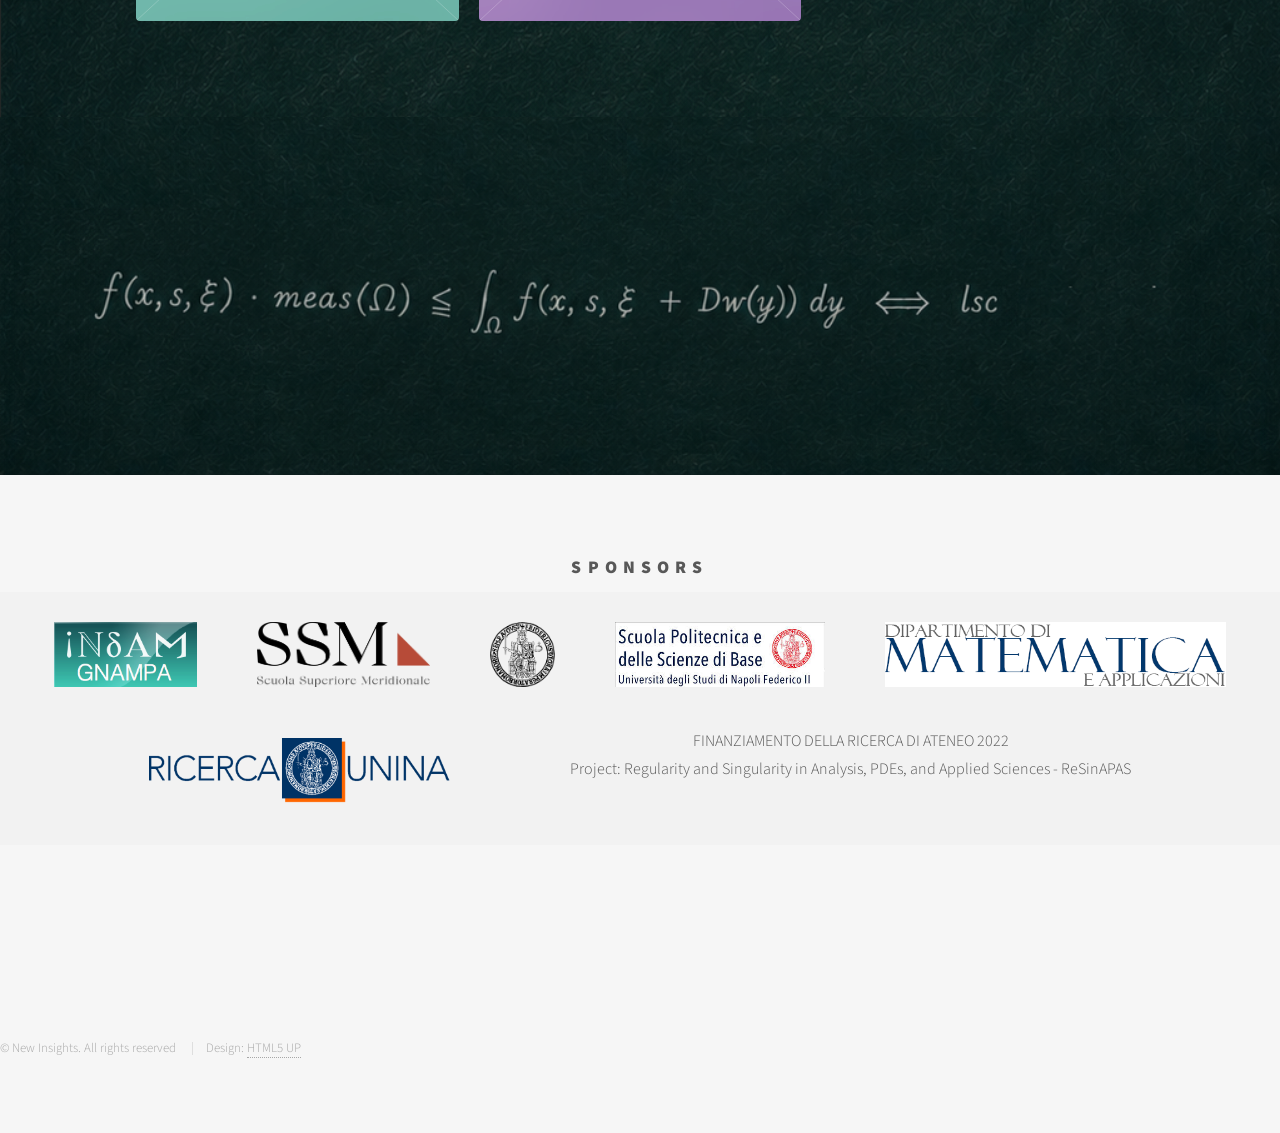
==== commit 40e1eb9e: "Update index.html" ====
--- a/index.html
+++ b/index.html
@@ -110,7 +110,7 @@
 					</div>
 
 	<p class="photo-downloads">
-						Per scaricare le foto clicca qui:
+						To download the photos, click here:
 						<a href="images/foto1.jpeg" download="New-Insights-foto-1.jpeg">Foto 1</a>
 						&middot;
 						<a href="images/foto2.jpeg" download="New-Insights-foto-2.jpeg">Foto 2</a>
